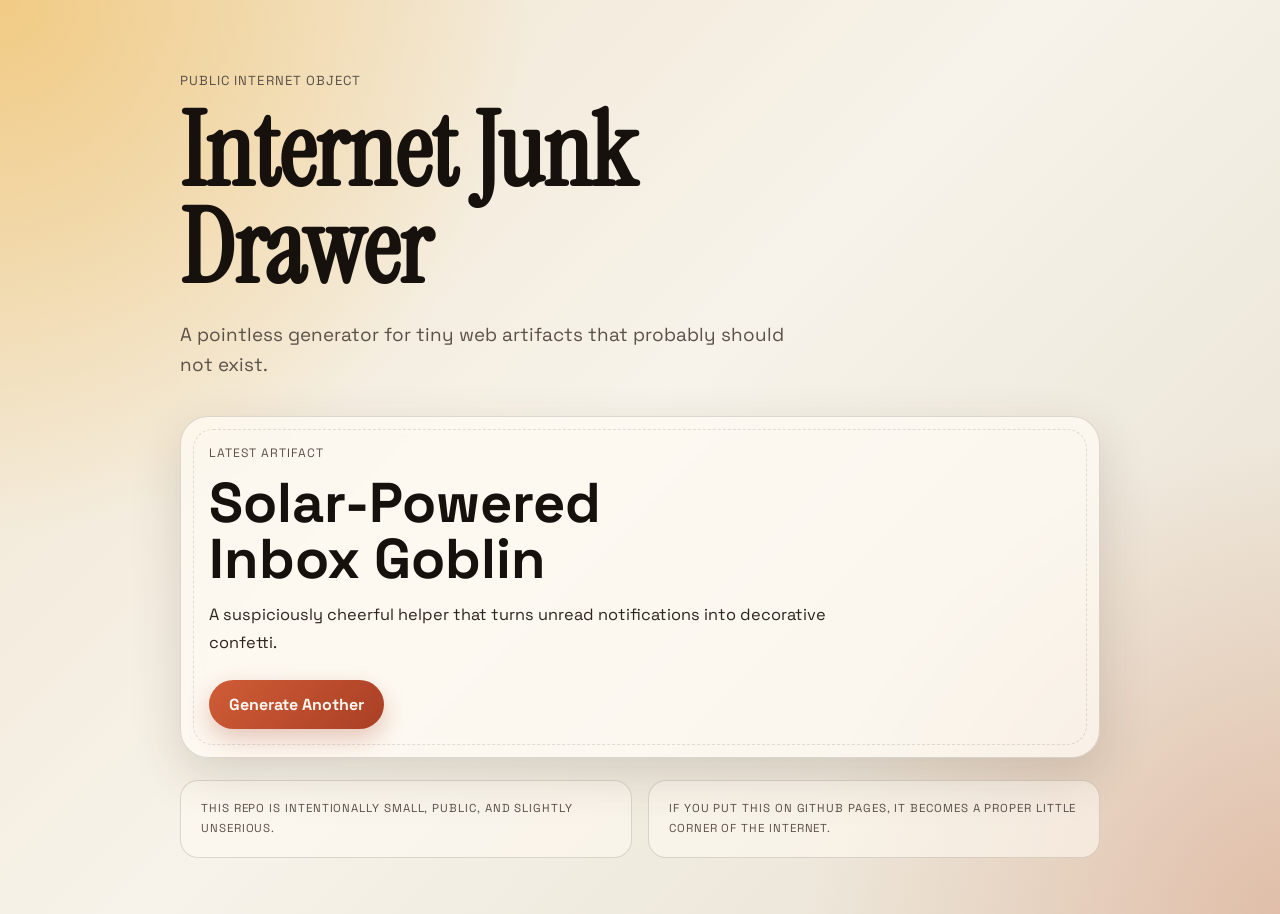
==== index.html @ 12bc76c0 "Initial artifact" ====
<!DOCTYPE html>
<html lang="en">
<head>
  <meta charset="UTF-8">
  <meta name="viewport" content="width=device-width, initial-scale=1.0">
  <title>Internet Junk Drawer</title>
  <link rel="preconnect" href="https://fonts.googleapis.com">
  <link rel="preconnect" href="https://fonts.gstatic.com" crossorigin>
  <link href="https://fonts.googleapis.com/css2?family=Space+Grotesk:wght@400;500;700&family=Instrument+Serif:ital@0;1&display=swap" rel="stylesheet">
  <link rel="stylesheet" href="./styles.css">
</head>
<body>
  <main class="shell">
    <p class="eyebrow">Public internet object</p>
    <h1>Internet Junk Drawer</h1>
    <p class="lede">
      A pointless generator for tiny web artifacts that probably should not exist.
    </p>

    <section class="card" aria-live="polite">
      <p class="label">Latest artifact</p>
      <h2 id="artifact-name">Solar-Powered Inbox Goblin</h2>
      <p id="artifact-description" class="artifact-copy">
        A suspiciously cheerful helper that turns unread notifications into decorative confetti.
      </p>
      <button id="generate-button" type="button">Generate Another</button>
    </section>

    <section class="notes">
      <p>This repo is intentionally small, public, and slightly unserious.</p>
      <p>If you put this on GitHub Pages, it becomes a proper little corner of the internet.</p>
    </section>
  </main>

  <script src="./script.js"></script>
</body>
</html>
---- styles.css ----
:root {
  --paper: #f4efe4;
  --ink: #16110d;
  --muted: #5b5149;
  --card: rgba(255, 251, 244, 0.72);
  --line: rgba(22, 17, 13, 0.14);
  --accent: #cf5c36;
  --accent-soft: #f2c572;
  --shadow: 0 18px 50px rgba(55, 35, 18, 0.16);
}

* {
  box-sizing: border-box;
}

body {
  margin: 0;
  min-height: 100vh;
  color: var(--ink);
  background:
    radial-gradient(circle at top left, rgba(242, 197, 114, 0.8), transparent 34%),
    radial-gradient(circle at bottom right, rgba(207, 92, 54, 0.25), transparent 30%),
    linear-gradient(135deg, #efe3cd 0%, #f7f3ea 48%, #e6dfcf 100%);
  font-family: "Space Grotesk", sans-serif;
}

.shell {
  width: min(920px, calc(100% - 32px));
  margin: 0 auto;
  padding: 72px 0 56px;
}

.eyebrow,
.label,
.notes p {
  letter-spacing: 0.08em;
  text-transform: uppercase;
}

.eyebrow {
  margin: 0 0 14px;
  color: var(--muted);
  font-size: 0.82rem;
}

h1 {
  margin: 0;
  max-width: 10ch;
  font-family: "Instrument Serif", serif;
  font-size: clamp(3.2rem, 8vw, 6.4rem);
  line-height: 0.95;
}

.lede {
  max-width: 38rem;
  margin: 22px 0 36px;
  color: var(--muted);
  font-size: clamp(1rem, 2vw, 1.18rem);
  line-height: 1.6;
}

.card {
  position: relative;
  padding: 28px;
  border: 1px solid var(--line);
  border-radius: 28px;
  background: var(--card);
  box-shadow: var(--shadow);
  backdrop-filter: blur(10px);
}

.card::before {
  content: "";
  position: absolute;
  inset: 12px;
  border: 1px dashed rgba(22, 17, 13, 0.12);
  border-radius: 20px;
  pointer-events: none;
}

.label {
  position: relative;
  margin: 0 0 14px;
  color: var(--muted);
  font-size: 0.76rem;
}

h2 {
  position: relative;
  margin: 0 0 14px;
  max-width: 14ch;
  font-size: clamp(2rem, 5vw, 3.5rem);
  line-height: 1;
}

.artifact-copy {
  position: relative;
  max-width: 42rem;
  margin: 0 0 24px;
  color: #2d241d;
  font-size: 1.02rem;
  line-height: 1.7;
}

button {
  position: relative;
  border: 0;
  border-radius: 999px;
  padding: 14px 20px;
  background: linear-gradient(135deg, var(--accent) 0%, #aa3f25 100%);
  color: #fff7f0;
  font: inherit;
  font-weight: 700;
  cursor: pointer;
  transition: transform 180ms ease, box-shadow 180ms ease, filter 180ms ease;
  box-shadow: 0 10px 24px rgba(170, 63, 37, 0.28);
}

button:hover {
  transform: translateY(-2px);
  filter: saturate(1.08);
}

button:active {
  transform: translateY(0);
}

.notes {
  display: grid;
  grid-template-columns: repeat(2, minmax(0, 1fr));
  gap: 16px;
  margin-top: 22px;
}

.notes p {
  margin: 0;
  padding: 18px 20px;
  border: 1px solid var(--line);
  border-radius: 18px;
  background: rgba(255, 250, 242, 0.58);
  color: var(--muted);
  font-size: 0.72rem;
  line-height: 1.7;
}

@media (max-width: 720px) {
  .shell {
    padding-top: 42px;
  }

  .card {
    padding: 22px;
    border-radius: 24px;
  }

  .notes {
    grid-template-columns: 1fr;
  }
}
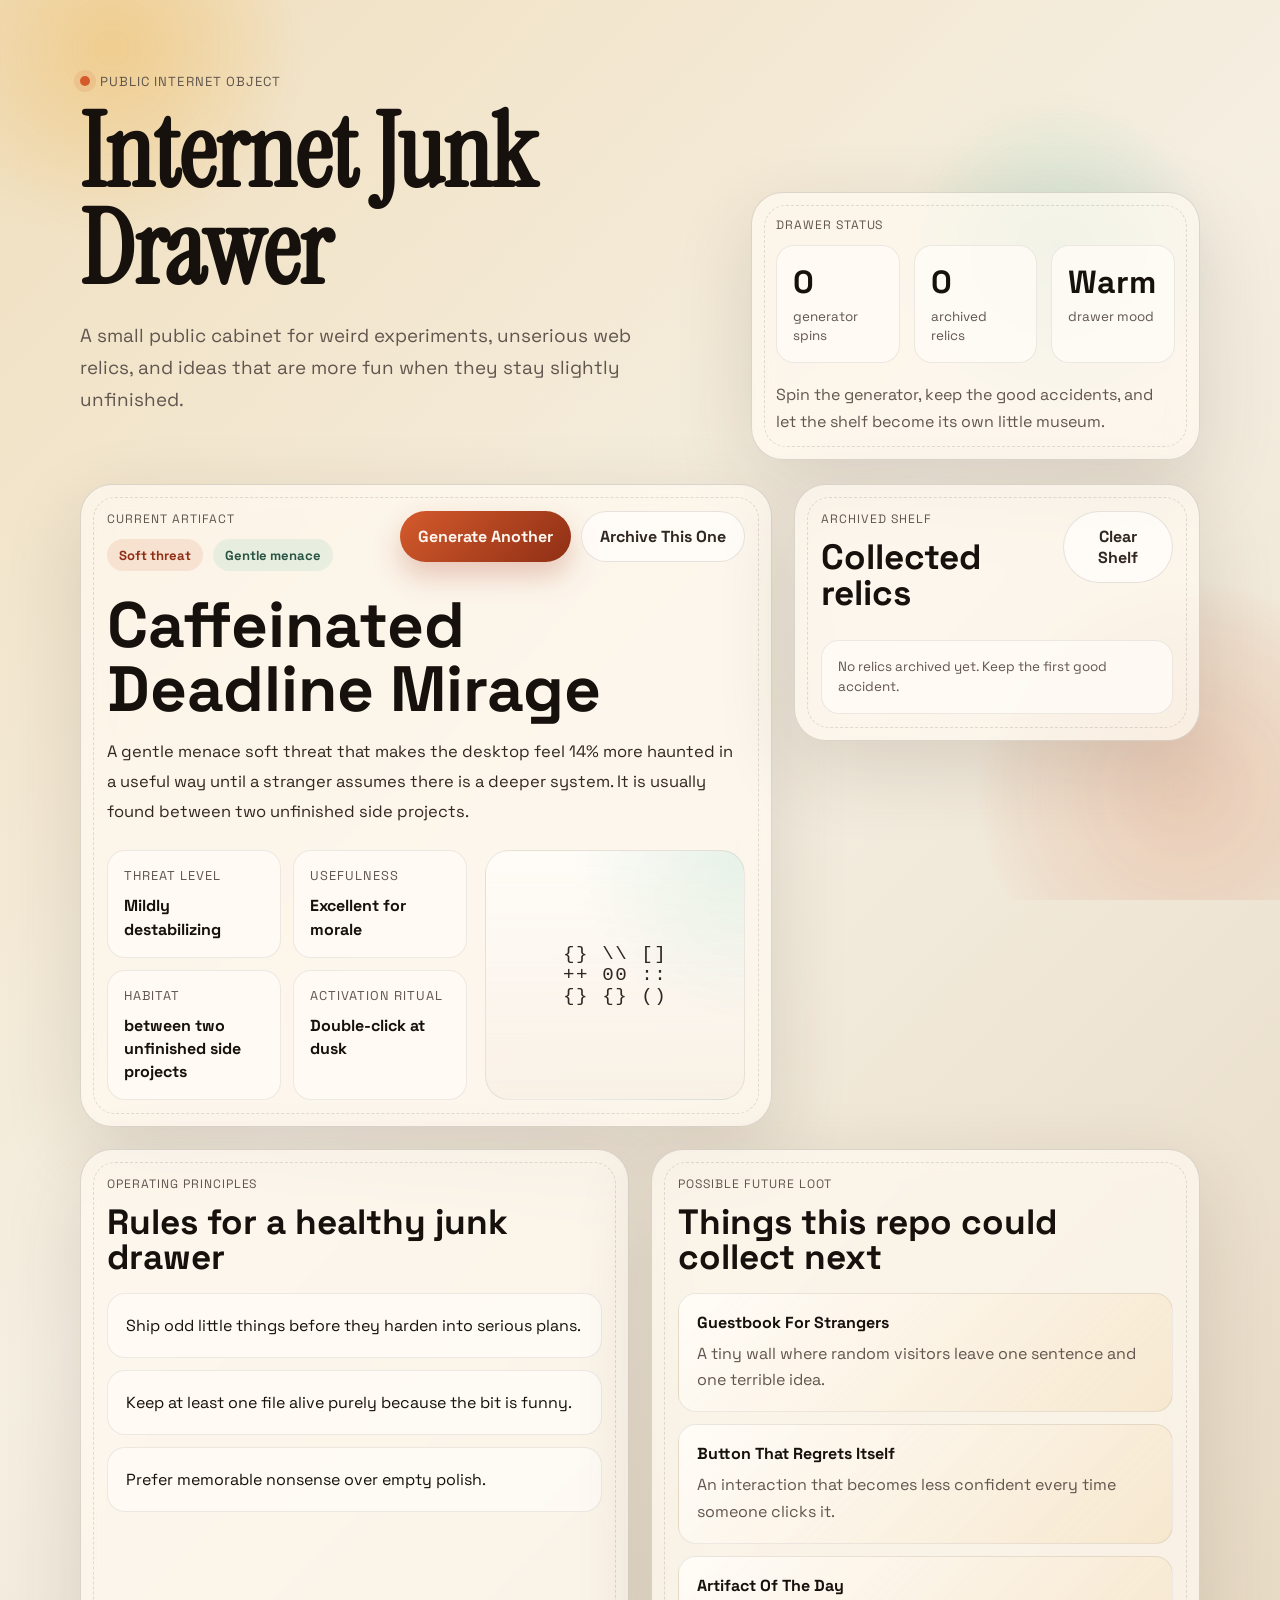
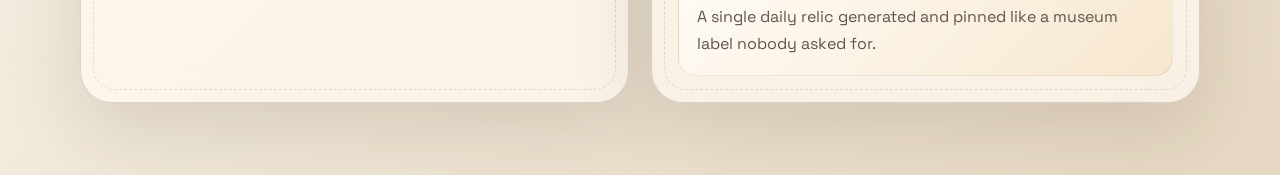
==== commit 67eec555: "Enrich the junk drawer experience" ====
--- a/index.html
+++ b/index.html
@@ -4,31 +4,148 @@
   <meta charset="UTF-8">
   <meta name="viewport" content="width=device-width, initial-scale=1.0">
   <title>Internet Junk Drawer</title>
+  <meta
+    name="description"
+    content="A tiny public corner of the internet for weird experiments, odd little ideas, and unnecessary web artifacts."
+  >
   <link rel="preconnect" href="https://fonts.googleapis.com">
   <link rel="preconnect" href="https://fonts.gstatic.com" crossorigin>
   <link href="https://fonts.googleapis.com/css2?family=Space+Grotesk:wght@400;500;700&family=Instrument+Serif:ital@0;1&display=swap" rel="stylesheet">
+  <link rel="icon" type="image/svg+xml" href="./favicon.svg">
   <link rel="stylesheet" href="./styles.css">
 </head>
 <body>
+  <div class="backdrop" aria-hidden="true">
+    <div class="blob blob-a"></div>
+    <div class="blob blob-b"></div>
+    <div class="blob blob-c"></div>
+    <div class="grid-glow"></div>
+  </div>
+
   <main class="shell">
-    <p class="eyebrow">Public internet object</p>
-    <h1>Internet Junk Drawer</h1>
-    <p class="lede">
-      A pointless generator for tiny web artifacts that probably should not exist.
-    </p>
+    <header class="hero">
+      <div class="hero-copy">
+        <p class="eyebrow">Public internet object</p>
+        <h1>Internet Junk Drawer</h1>
+        <p class="lede">
+          A small public cabinet for weird experiments, unserious web relics, and ideas that are more fun when they stay slightly unfinished.
+        </p>
+      </div>
 
-    <section class="card" aria-live="polite">
-      <p class="label">Latest artifact</p>
-      <h2 id="artifact-name">Solar-Powered Inbox Goblin</h2>
-      <p id="artifact-description" class="artifact-copy">
-        A suspiciously cheerful helper that turns unread notifications into decorative confetti.
-      </p>
-      <button id="generate-button" type="button">Generate Another</button>
+      <section class="panel hero-panel">
+        <p class="label">Drawer status</p>
+        <div class="stat-grid">
+          <article class="stat">
+            <span class="stat-value" id="spin-count">0</span>
+            <span class="stat-label">generator spins</span>
+          </article>
+          <article class="stat">
+            <span class="stat-value" id="archive-count">0</span>
+            <span class="stat-label">archived relics</span>
+          </article>
+          <article class="stat">
+            <span class="stat-value" id="drawer-mood">Warm</span>
+            <span class="stat-label">drawer mood</span>
+          </article>
+        </div>
+        <p class="panel-copy">
+          Spin the generator, keep the good accidents, and let the shelf become its own little museum.
+        </p>
+      </section>
+    </header>
+
+    <section class="workspace">
+      <section class="panel stage" aria-live="polite">
+        <div class="stage-head">
+          <div>
+            <p class="label">Current artifact</p>
+            <div class="tag-row">
+              <span class="tag" id="artifact-category">Domestic myth</span>
+              <span class="tag tag-soft" id="artifact-vibe">Warm absurdity</span>
+            </div>
+          </div>
+
+          <div class="stage-actions">
+            <button id="generate-button" type="button">Generate Another</button>
+            <button id="archive-button" class="button-secondary" type="button">Archive This One</button>
+          </div>
+        </div>
+
+        <h2 id="artifact-name">Solar-Powered Inbox Goblin</h2>
+        <p id="artifact-description" class="artifact-copy">
+          A suspiciously cheerful helper that turns unread notifications into decorative confetti.
+        </p>
+
+        <div class="artifact-grid">
+          <div class="artifact-meta">
+            <article class="meta-item">
+              <span class="meta-key">Threat Level</span>
+              <span class="meta-value" id="artifact-threat">Decorative menace</span>
+            </article>
+            <article class="meta-item">
+              <span class="meta-key">Usefulness</span>
+              <span class="meta-value" id="artifact-usefulness">Strangely practical</span>
+            </article>
+            <article class="meta-item">
+              <span class="meta-key">Habitat</span>
+              <span class="meta-value" id="artifact-habitat">Near forgotten tabs</span>
+            </article>
+            <article class="meta-item">
+              <span class="meta-key">Activation Ritual</span>
+              <span class="meta-value" id="artifact-ritual">Double-click at dusk</span>
+            </article>
+          </div>
+
+          <pre class="sigil" id="artifact-sigil" aria-label="Artifact sigil">[] []
+//\\\\
+00 00</pre>
+        </div>
+      </section>
+
+      <aside class="panel shelf">
+        <div class="shelf-head">
+          <div>
+            <p class="label">Archived shelf</p>
+            <h3>Collected relics</h3>
+          </div>
+          <button id="clear-button" class="button-ghost" type="button">Clear Shelf</button>
+        </div>
+
+        <ul id="artifact-history" class="history-list">
+          <li class="history-empty">No relics archived yet. Keep the first good accident.</li>
+        </ul>
+      </aside>
     </section>
 
-    <section class="notes">
-      <p>This repo is intentionally small, public, and slightly unserious.</p>
-      <p>If you put this on GitHub Pages, it becomes a proper little corner of the internet.</p>
+    <section class="lower-grid">
+      <section class="panel manifesto">
+        <p class="label">Operating principles</p>
+        <h3>Rules for a healthy junk drawer</h3>
+        <ul class="principles">
+          <li>Ship odd little things before they harden into serious plans.</li>
+          <li>Keep at least one file alive purely because the bit is funny.</li>
+          <li>Prefer memorable nonsense over empty polish.</li>
+        </ul>
+      </section>
+
+      <section class="panel ideas">
+        <p class="label">Possible future loot</p>
+        <h3>Things this repo could collect next</h3>
+        <div class="idea-list">
+          <article class="idea-card">
+            <span class="idea-title">Guestbook For Strangers</span>
+            <p>A tiny wall where random visitors leave one sentence and one terrible idea.</p>
+          </article>
+          <article class="idea-card">
+            <span class="idea-title">Button That Regrets Itself</span>
+            <p>An interaction that becomes less confident every time someone clicks it.</p>
+          </article>
+          <article class="idea-card">
+            <span class="idea-title">Artifact Of The Day</span>
+            <p>A single daily relic generated and pinned like a museum label nobody asked for.</p>
+          </article>
+        </div>
+      </section>
     </section>
   </main>
 
--- a/styles.css
+++ b/styles.css
@@ -1,16 +1,27 @@
 :root {
-  --paper: #f4efe4;
+  --paper: #f6f0e5;
   --ink: #16110d;
-  --muted: #5b5149;
-  --card: rgba(255, 251, 244, 0.72);
+  --muted: #61564e;
+  --muted-strong: #302721;
+  --panel: rgba(255, 249, 241, 0.7);
+  --panel-strong: rgba(255, 251, 246, 0.78);
   --line: rgba(22, 17, 13, 0.14);
-  --accent: #cf5c36;
-  --accent-soft: #f2c572;
-  --shadow: 0 18px 50px rgba(55, 35, 18, 0.16);
+  --accent: #d45a2c;
+  --accent-deep: #8f2f15;
+  --accent-soft: #efc67d;
+  --mint: #a6d7bf;
+  --shadow: 0 26px 80px rgba(57, 37, 18, 0.14);
+  --radius-xl: 32px;
+  --radius-lg: 24px;
+  --radius-md: 18px;
 }
 
 * {
   box-sizing: border-box;
+}
+
+html {
+  scroll-behavior: smooth;
 }
 
 body {
@@ -18,36 +29,115 @@
   min-height: 100vh;
   color: var(--ink);
   background:
-    radial-gradient(circle at top left, rgba(242, 197, 114, 0.8), transparent 34%),
-    radial-gradient(circle at bottom right, rgba(207, 92, 54, 0.25), transparent 30%),
-    linear-gradient(135deg, #efe3cd 0%, #f7f3ea 48%, #e6dfcf 100%);
+    linear-gradient(135deg, #f0dfbe 0%, #f5efe2 46%, #e6d8c2 100%);
   font-family: "Space Grotesk", sans-serif;
+  overflow-x: hidden;
+}
+
+body::selection {
+  background: rgba(212, 90, 44, 0.18);
+}
+
+.backdrop {
+  position: fixed;
+  inset: 0;
+  pointer-events: none;
+  overflow: hidden;
+}
+
+.blob {
+  position: absolute;
+  border-radius: 999px;
+  filter: blur(12px);
+  opacity: 0.8;
+  animation: drift 18s ease-in-out infinite;
+}
+
+.blob-a {
+  top: -8rem;
+  left: -4rem;
+  width: 22rem;
+  height: 22rem;
+  background: radial-gradient(circle, rgba(239, 198, 125, 0.95), rgba(239, 198, 125, 0.08) 70%);
+}
+
+.blob-b {
+  right: 6%;
+  top: 12%;
+  width: 18rem;
+  height: 18rem;
+  background: radial-gradient(circle, rgba(166, 215, 191, 0.6), rgba(166, 215, 191, 0.06) 72%);
+  animation-delay: -6s;
+}
+
+.blob-c {
+  right: -6rem;
+  bottom: -5rem;
+  width: 24rem;
+  height: 24rem;
+  background: radial-gradient(circle, rgba(212, 90, 44, 0.24), rgba(212, 90, 44, 0.05) 72%);
+  animation-delay: -12s;
+}
+
+.grid-glow {
+  position: absolute;
+  inset: 0;
+  opacity: 0.4;
+  background-image:
+    linear-gradient(rgba(255, 255, 255, 0.2) 1px, transparent 1px),
+    linear-gradient(90deg, rgba(255, 255, 255, 0.2) 1px, transparent 1px);
+  background-size: 36px 36px;
+  mask-image: radial-gradient(circle at center, black, transparent 72%);
 }
 
 .shell {
-  width: min(920px, calc(100% - 32px));
+  position: relative;
+  width: min(1120px, calc(100% - 32px));
   margin: 0 auto;
-  padding: 72px 0 56px;
+  padding: 52px 0 72px;
 }
 
 .eyebrow,
-.label,
-.notes p {
+.label {
   letter-spacing: 0.08em;
   text-transform: uppercase;
 }
 
 .eyebrow {
+  display: inline-flex;
+  align-items: center;
+  gap: 10px;
   margin: 0 0 14px;
   color: var(--muted);
   font-size: 0.82rem;
+}
+
+.eyebrow::before {
+  content: "";
+  width: 10px;
+  height: 10px;
+  border-radius: 999px;
+  background: var(--accent);
+  box-shadow: 0 0 0 6px rgba(212, 90, 44, 0.12);
+}
+
+.hero {
+  display: grid;
+  grid-template-columns: minmax(0, 1.3fr) minmax(320px, 0.9fr);
+  gap: 22px;
+  align-items: end;
+  margin-bottom: 24px;
+}
+
+.hero-copy {
+  padding: 18px 0 8px;
 }
 
 h1 {
   margin: 0;
   max-width: 10ch;
   font-family: "Instrument Serif", serif;
-  font-size: clamp(3.2rem, 8vw, 6.4rem);
+  font-size: clamp(3.4rem, 8vw, 7rem);
   line-height: 0.95;
 }
 
@@ -56,104 +146,395 @@
   margin: 22px 0 36px;
   color: var(--muted);
   font-size: clamp(1rem, 2vw, 1.18rem);
-  line-height: 1.6;
-}
-
-.card {
-  position: relative;
-  padding: 28px;
+  line-height: 1.7;
+}
+
+.panel {
+  position: relative;
   border: 1px solid var(--line);
-  border-radius: 28px;
-  background: var(--card);
+  border-radius: var(--radius-xl);
+  background: var(--panel);
   box-shadow: var(--shadow);
-  backdrop-filter: blur(10px);
-}
-
-.card::before {
+  backdrop-filter: blur(14px);
+}
+
+.panel::before {
   content: "";
   position: absolute;
   inset: 12px;
   border: 1px dashed rgba(22, 17, 13, 0.12);
-  border-radius: 20px;
+  border-radius: calc(var(--radius-xl) - 10px);
   pointer-events: none;
 }
 
+.hero-panel {
+  padding: 24px;
+}
+
 .label {
   position: relative;
-  margin: 0 0 14px;
+  margin: 0 0 12px;
   color: var(--muted);
   font-size: 0.76rem;
 }
 
-h2 {
-  position: relative;
-  margin: 0 0 14px;
-  max-width: 14ch;
-  font-size: clamp(2rem, 5vw, 3.5rem);
-  line-height: 1;
-}
-
-.artifact-copy {
-  position: relative;
-  max-width: 42rem;
-  margin: 0 0 24px;
-  color: #2d241d;
-  font-size: 1.02rem;
+.panel-copy {
+  position: relative;
+  margin: 18px 0 0;
+  max-width: 28rem;
+  color: var(--muted);
   line-height: 1.7;
+}
+
+.stat-grid {
+  position: relative;
+  display: grid;
+  grid-template-columns: repeat(3, minmax(0, 1fr));
+  gap: 14px;
+}
+
+.stat {
+  padding: 16px;
+  border-radius: var(--radius-md);
+  background: var(--panel-strong);
+  border: 1px solid rgba(22, 17, 13, 0.08);
+}
+
+.stat-value,
+.stat-label {
+  display: block;
+}
+
+.stat-value {
+  font-size: clamp(1.4rem, 3vw, 2rem);
+  font-weight: 700;
+}
+
+.stat-label {
+  margin-top: 6px;
+  color: var(--muted);
+  font-size: 0.84rem;
+  line-height: 1.4;
+}
+
+.workspace {
+  display: grid;
+  grid-template-columns: minmax(0, 1.45fr) minmax(320px, 0.85fr);
+  gap: 22px;
+  align-items: start;
+}
+
+.stage,
+.shelf,
+.manifesto,
+.ideas {
+  padding: 26px;
+}
+
+.stage-head,
+.shelf-head {
+  position: relative;
+  display: flex;
+  justify-content: space-between;
+  gap: 16px;
+  align-items: flex-start;
+}
+
+.tag-row {
+  display: flex;
+  flex-wrap: wrap;
+  gap: 10px;
+}
+
+.tag {
+  display: inline-flex;
+  align-items: center;
+  min-height: 32px;
+  padding: 6px 12px;
+  border-radius: 999px;
+  background: rgba(212, 90, 44, 0.12);
+  color: var(--accent-deep);
+  font-size: 0.82rem;
+  font-weight: 700;
+}
+
+.tag-soft {
+  background: rgba(166, 215, 191, 0.24);
+  color: #295443;
+}
+
+.stage-actions {
+  position: relative;
+  display: flex;
+  flex-wrap: wrap;
+  justify-content: flex-end;
+  gap: 10px;
 }
 
 button {
   position: relative;
   border: 0;
   border-radius: 999px;
-  padding: 14px 20px;
-  background: linear-gradient(135deg, var(--accent) 0%, #aa3f25 100%);
-  color: #fff7f0;
+  padding: 14px 18px;
   font: inherit;
   font-weight: 700;
   cursor: pointer;
-  transition: transform 180ms ease, box-shadow 180ms ease, filter 180ms ease;
-  box-shadow: 0 10px 24px rgba(170, 63, 37, 0.28);
+  transition: transform 180ms ease, box-shadow 180ms ease, background-color 180ms ease, border-color 180ms ease;
 }
 
 button:hover {
   transform: translateY(-2px);
-  filter: saturate(1.08);
 }
 
 button:active {
   transform: translateY(0);
 }
 
-.notes {
+#generate-button {
+  background: linear-gradient(135deg, var(--accent) 0%, var(--accent-deep) 100%);
+  color: #fff7f0;
+  box-shadow: 0 14px 28px rgba(170, 63, 37, 0.26);
+}
+
+.button-secondary,
+.button-ghost {
+  color: var(--muted-strong);
+  background: rgba(255, 252, 248, 0.82);
+  border: 1px solid rgba(22, 17, 13, 0.1);
+}
+
+h2,
+h3 {
+  position: relative;
+  margin: 0;
+  line-height: 1;
+}
+
+h2 {
+  margin-top: 22px;
+  max-width: 14ch;
+  font-size: clamp(2.2rem, 5vw, 4.1rem);
+}
+
+h3 {
+  font-size: clamp(1.5rem, 4vw, 2.2rem);
+}
+
+.artifact-copy {
+  position: relative;
+  max-width: 42rem;
+  margin: 16px 0 0;
+  color: var(--muted-strong);
+  font-size: 1.03rem;
+  line-height: 1.8;
+}
+
+.artifact-grid {
+  position: relative;
+  display: grid;
+  grid-template-columns: minmax(0, 1fr) minmax(220px, 260px);
+  gap: 18px;
+  margin-top: 24px;
+}
+
+.artifact-meta {
   display: grid;
   grid-template-columns: repeat(2, minmax(0, 1fr));
-  gap: 16px;
+  gap: 12px;
+}
+
+.meta-item {
+  padding: 16px;
+  border-radius: var(--radius-md);
+  background: var(--panel-strong);
+  border: 1px solid rgba(22, 17, 13, 0.08);
+}
+
+.meta-key,
+.meta-value {
+  display: block;
+}
+
+.meta-key {
+  color: var(--muted);
+  font-size: 0.8rem;
+  text-transform: uppercase;
+  letter-spacing: 0.08em;
+}
+
+.meta-value {
+  margin-top: 10px;
+  font-weight: 700;
+  line-height: 1.45;
+}
+
+.sigil {
+  display: grid;
+  place-items: center;
+  min-height: 100%;
+  margin: 0;
+  padding: 18px;
+  border-radius: var(--radius-lg);
+  border: 1px solid rgba(22, 17, 13, 0.08);
+  background:
+    radial-gradient(circle at top right, rgba(166, 215, 191, 0.28), transparent 48%),
+    linear-gradient(180deg, rgba(255, 252, 248, 0.92), rgba(247, 239, 228, 0.7));
+  color: var(--muted-strong);
+  font-size: clamp(1rem, 2vw, 1.2rem);
+  line-height: 1.1;
+  letter-spacing: 0.08em;
+  white-space: pre;
+}
+
+.history-list {
+  position: relative;
+  display: grid;
+  gap: 12px;
+  margin: 20px 0 0;
+  padding: 0;
+  list-style: none;
+}
+
+.history-item,
+.history-empty {
+  padding: 16px;
+  border-radius: var(--radius-md);
+  background: var(--panel-strong);
+  border: 1px solid rgba(22, 17, 13, 0.08);
+}
+
+.history-item strong,
+.history-item span,
+.history-item time {
+  display: block;
+}
+
+.history-item strong {
+  font-size: 1rem;
+}
+
+.history-item span {
+  margin-top: 8px;
+  color: var(--muted);
+  line-height: 1.6;
+}
+
+.history-item time,
+.history-empty {
+  margin-top: 10px;
+  color: var(--muted);
+  font-size: 0.84rem;
+  line-height: 1.5;
+}
+
+.lower-grid {
+  display: grid;
+  grid-template-columns: repeat(2, minmax(0, 1fr));
+  gap: 22px;
   margin-top: 22px;
 }
 
-.notes p {
-  margin: 0;
-  padding: 18px 20px;
-  border: 1px solid var(--line);
-  border-radius: 18px;
-  background: rgba(255, 250, 242, 0.58);
-  color: var(--muted);
-  font-size: 0.72rem;
+.principles {
+  position: relative;
+  display: grid;
+  gap: 12px;
+  margin: 18px 0 0;
+  padding: 0;
+  list-style: none;
+}
+
+.principles li {
+  padding: 18px;
+  border-radius: var(--radius-md);
+  background: var(--panel-strong);
+  border: 1px solid rgba(22, 17, 13, 0.08);
   line-height: 1.7;
+}
+
+.idea-list {
+  position: relative;
+  display: grid;
+  gap: 12px;
+  margin-top: 18px;
+}
+
+.idea-card {
+  padding: 18px;
+  border-radius: var(--radius-md);
+  background:
+    linear-gradient(135deg, rgba(255, 252, 248, 0.94), rgba(239, 198, 125, 0.22));
+  border: 1px solid rgba(22, 17, 13, 0.08);
+}
+
+.idea-card p {
+  margin: 8px 0 0;
+  color: var(--muted);
+  line-height: 1.65;
+}
+
+.idea-title {
+  display: inline-block;
+  font-weight: 700;
+}
+
+@keyframes drift {
+  0%,
+  100% {
+    transform: translate3d(0, 0, 0) scale(1);
+  }
+
+  50% {
+    transform: translate3d(0, 18px, 0) scale(1.04);
+  }
+}
+
+@media (max-width: 980px) {
+  .hero,
+  .workspace,
+  .lower-grid {
+    grid-template-columns: 1fr;
+  }
+
+  .hero-copy {
+    padding-bottom: 0;
+  }
+
+  .artifact-grid {
+    grid-template-columns: 1fr;
+  }
 }
 
 @media (max-width: 720px) {
   .shell {
-    padding-top: 42px;
-  }
-
-  .card {
-    padding: 22px;
-    border-radius: 24px;
-  }
-
-  .notes {
+    width: min(100% - 20px, 1120px);
+    padding-top: 28px;
+  }
+
+  .hero-panel,
+  .stage,
+  .shelf,
+  .manifesto,
+  .ideas {
+    padding: 20px;
+  }
+
+  .stage-head,
+  .shelf-head {
+    flex-direction: column;
+  }
+
+  .stage-actions {
+    width: 100%;
+    justify-content: stretch;
+  }
+
+  .stage-actions button,
+  .shelf-head button {
+    width: 100%;
+  }
+
+  .stat-grid,
+  .artifact-meta {
     grid-template-columns: 1fr;
   }
 }
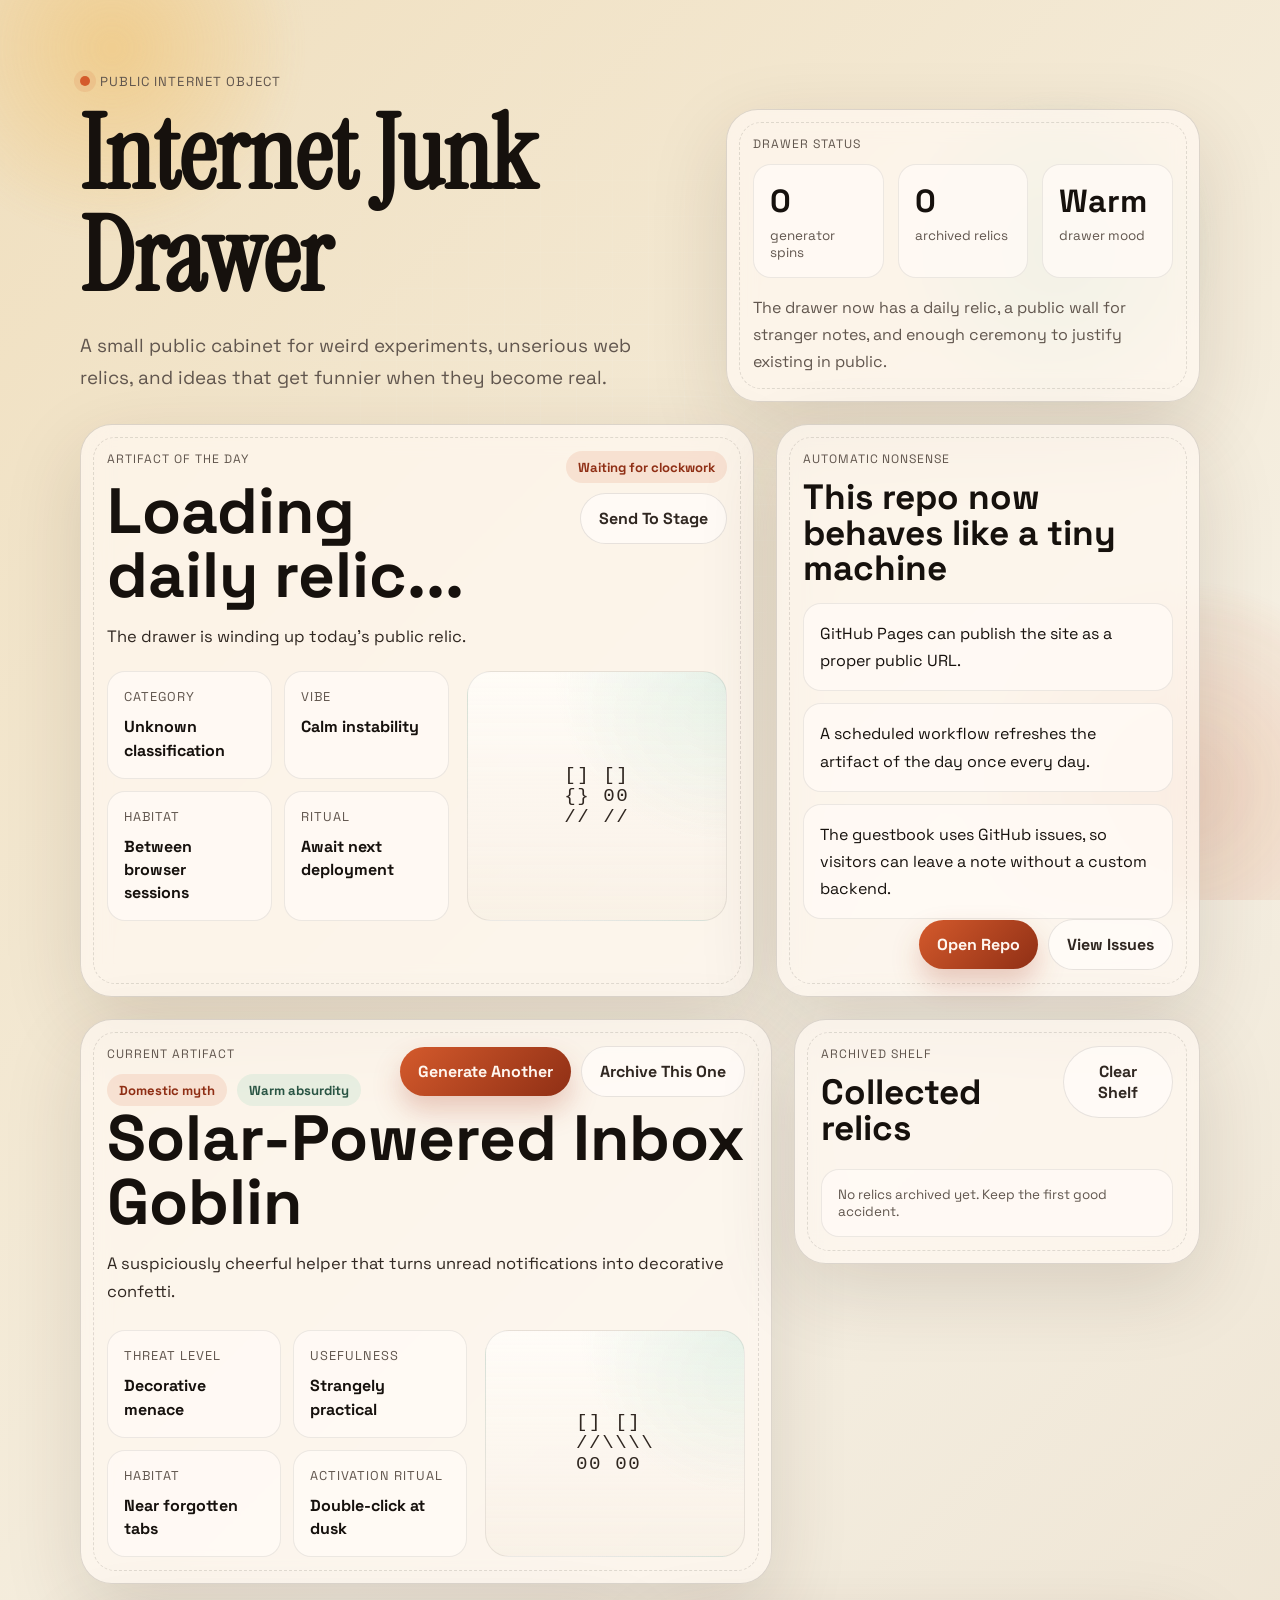
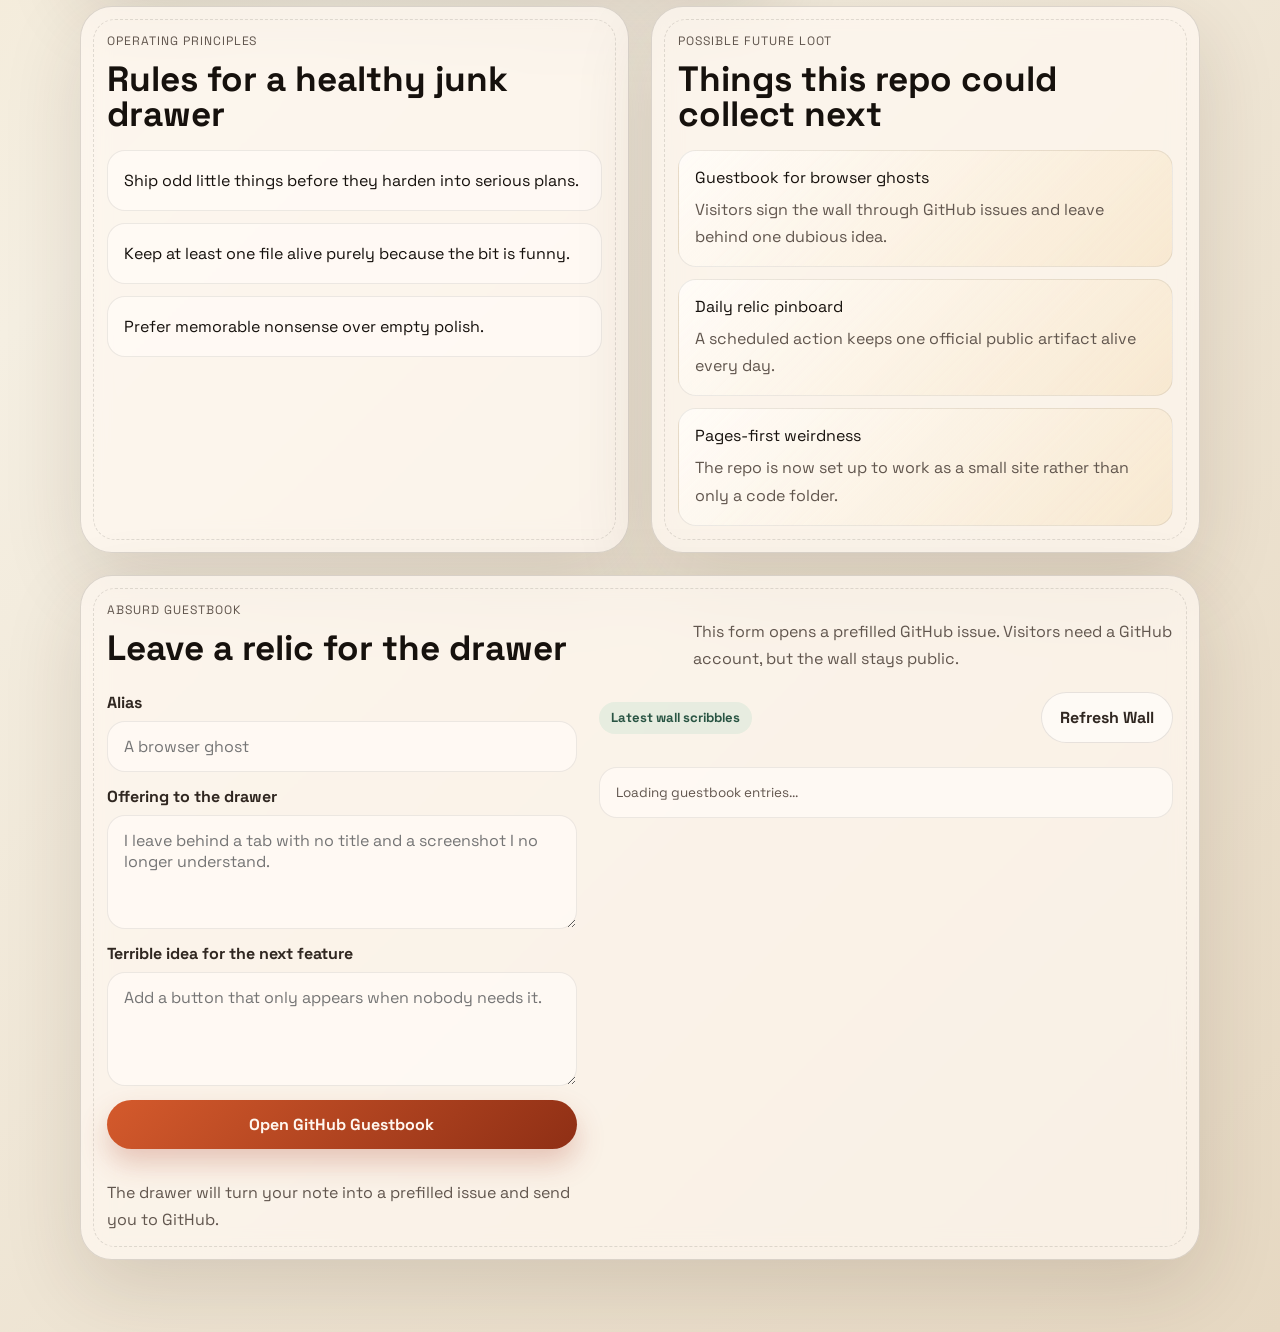
==== commit fdfe5c50: "Add pages, guestbook, and daily artifacts" ====
--- a/index.html
+++ b/index.html
@@ -14,7 +14,7 @@
   <link rel="icon" type="image/svg+xml" href="./favicon.svg">
   <link rel="stylesheet" href="./styles.css">
 </head>
-<body>
+<body data-github-owner="NagisaSano" data-github-repo="Internet-junk-drawer">
   <div class="backdrop" aria-hidden="true">
     <div class="blob blob-a"></div>
     <div class="blob blob-b"></div>
@@ -28,7 +28,7 @@
         <p class="eyebrow">Public internet object</p>
         <h1>Internet Junk Drawer</h1>
         <p class="lede">
-          A small public cabinet for weird experiments, unserious web relics, and ideas that are more fun when they stay slightly unfinished.
+          A small public cabinet for weird experiments, unserious web relics, and ideas that get funnier when they become real.
         </p>
       </div>
 
@@ -49,10 +49,68 @@
           </article>
         </div>
         <p class="panel-copy">
-          Spin the generator, keep the good accidents, and let the shelf become its own little museum.
+          The drawer now has a daily relic, a public wall for stranger notes, and enough ceremony to justify existing in public.
         </p>
       </section>
     </header>
+
+    <section class="spotlight-grid">
+      <section class="panel daily-panel">
+        <div class="section-head">
+          <div>
+            <p class="label">Artifact of the day</p>
+            <h2 id="daily-name">Loading daily relic...</h2>
+          </div>
+          <div class="daily-actions">
+            <span class="tag" id="daily-date">Waiting for clockwork</span>
+            <button id="use-daily-button" class="button-secondary" type="button">Send To Stage</button>
+          </div>
+        </div>
+
+        <p id="daily-description" class="artifact-copy">
+          The drawer is winding up today's public relic.
+        </p>
+
+        <div class="artifact-grid artifact-grid-daily">
+          <div class="artifact-meta">
+            <article class="meta-item">
+              <span class="meta-key">Category</span>
+              <span class="meta-value" id="daily-category">Unknown classification</span>
+            </article>
+            <article class="meta-item">
+              <span class="meta-key">Vibe</span>
+              <span class="meta-value" id="daily-vibe">Calm instability</span>
+            </article>
+            <article class="meta-item">
+              <span class="meta-key">Habitat</span>
+              <span class="meta-value" id="daily-habitat">Between browser sessions</span>
+            </article>
+            <article class="meta-item">
+              <span class="meta-key">Ritual</span>
+              <span class="meta-value" id="daily-ritual">Await next deployment</span>
+            </article>
+          </div>
+
+          <pre class="sigil" id="daily-sigil" aria-label="Daily artifact sigil">[] []
+{} 00
+// //</pre>
+        </div>
+      </section>
+
+      <section class="panel systems-panel">
+        <p class="label">Automatic nonsense</p>
+        <h3>This repo now behaves like a tiny machine</h3>
+        <ul class="principles">
+          <li>GitHub Pages can publish the site as a proper public URL.</li>
+          <li>A scheduled workflow refreshes the artifact of the day once every day.</li>
+          <li>The guestbook uses GitHub issues, so visitors can leave a note without a custom backend.</li>
+        </ul>
+        <div class="link-row">
+          <a class="button-link" href="https://github.com/NagisaSano/Internet-junk-drawer" target="_blank" rel="noreferrer">Open Repo</a>
+          <a class="button-link button-link-soft" href="https://github.com/NagisaSano/Internet-junk-drawer/issues" target="_blank" rel="noreferrer">View Issues</a>
+        </div>
+      </section>
+    </section>
 
     <section class="workspace">
       <section class="panel stage" aria-live="polite">
@@ -133,22 +191,70 @@
         <h3>Things this repo could collect next</h3>
         <div class="idea-list">
           <article class="idea-card">
-            <span class="idea-title">Guestbook For Strangers</span>
-            <p>A tiny wall where random visitors leave one sentence and one terrible idea.</p>
+            <span class="idea-title">Guestbook for browser ghosts</span>
+            <p>Visitors sign the wall through GitHub issues and leave behind one dubious idea.</p>
           </article>
           <article class="idea-card">
-            <span class="idea-title">Button That Regrets Itself</span>
-            <p>An interaction that becomes less confident every time someone clicks it.</p>
+            <span class="idea-title">Daily relic pinboard</span>
+            <p>A scheduled action keeps one official public artifact alive every day.</p>
           </article>
           <article class="idea-card">
-            <span class="idea-title">Artifact Of The Day</span>
-            <p>A single daily relic generated and pinned like a museum label nobody asked for.</p>
-          </article>
-        </div>
-      </section>
+            <span class="idea-title">Pages-first weirdness</span>
+            <p>The repo is now set up to work as a small site rather than only a code folder.</p>
+          </article>
+        </div>
+      </section>
+    </section>
+
+    <section class="panel guestbook-panel">
+      <div class="section-head guestbook-head">
+        <div>
+          <p class="label">Absurd guestbook</p>
+          <h3>Leave a relic for the drawer</h3>
+        </div>
+        <p class="guestbook-copy">
+          This form opens a prefilled GitHub issue. Visitors need a GitHub account, but the wall stays public.
+        </p>
+      </div>
+
+      <div class="guestbook-grid">
+        <form id="guestbook-form" class="guestbook-form">
+          <label class="field">
+            <span>Alias</span>
+            <input id="guest-name" name="guest-name" maxlength="40" placeholder="A browser ghost">
+          </label>
+
+          <label class="field">
+            <span>Offering to the drawer</span>
+            <textarea id="guest-offering" name="guest-offering" rows="4" placeholder="I leave behind a tab with no title and a screenshot I no longer understand."></textarea>
+          </label>
+
+          <label class="field">
+            <span>Terrible idea for the next feature</span>
+            <textarea id="guest-idea" name="guest-idea" rows="4" placeholder="Add a button that only appears when nobody needs it."></textarea>
+          </label>
+
+          <button id="guestbook-submit" type="submit">Open GitHub Guestbook</button>
+          <p id="guestbook-helper" class="helper-copy">
+            The drawer will turn your note into a prefilled issue and send you to GitHub.
+          </p>
+        </form>
+
+        <section class="guestbook-wall">
+          <div class="wall-head">
+            <span class="tag tag-soft">Latest wall scribbles</span>
+            <button id="guestbook-refresh" class="button-ghost" type="button">Refresh Wall</button>
+          </div>
+          <ul id="guestbook-entries" class="guestbook-list">
+            <li class="history-empty">Loading guestbook entries...</li>
+          </ul>
+        </section>
+      </div>
     </section>
   </main>
 
+  <script src="./data/artifact-of-the-day.js"></script>
+  <script src="./artifact-engine.js"></script>
   <script src="./script.js"></script>
 </body>
 </html>
--- a/styles.css
+++ b/styles.css
@@ -3,13 +3,14 @@
   --ink: #16110d;
   --muted: #61564e;
   --muted-strong: #302721;
-  --panel: rgba(255, 249, 241, 0.7);
-  --panel-strong: rgba(255, 251, 246, 0.78);
+  --panel: rgba(255, 249, 241, 0.72);
+  --panel-strong: rgba(255, 251, 246, 0.82);
   --line: rgba(22, 17, 13, 0.14);
   --accent: #d45a2c;
   --accent-deep: #8f2f15;
   --accent-soft: #efc67d;
   --mint: #a6d7bf;
+  --mint-deep: #295443;
   --shadow: 0 26px 80px rgba(57, 37, 18, 0.14);
   --radius-xl: 32px;
   --radius-lg: 24px;
@@ -28,14 +29,24 @@
   margin: 0;
   min-height: 100vh;
   color: var(--ink);
-  background:
-    linear-gradient(135deg, #f0dfbe 0%, #f5efe2 46%, #e6d8c2 100%);
+  background: linear-gradient(135deg, #f0dfbe 0%, #f5efe2 46%, #e6d8c2 100%);
   font-family: "Space Grotesk", sans-serif;
   overflow-x: hidden;
 }
 
 body::selection {
   background: rgba(212, 90, 44, 0.18);
+}
+
+a {
+  color: inherit;
+  text-decoration: none;
+}
+
+button,
+input,
+textarea {
+  font: inherit;
 }
 
 .backdrop {
@@ -97,8 +108,48 @@
   padding: 52px 0 72px;
 }
 
+.hero,
+.spotlight-grid,
+.workspace,
+.lower-grid,
+.guestbook-grid {
+  display: grid;
+  gap: 22px;
+}
+
+.hero {
+  grid-template-columns: minmax(0, 1.25fr) minmax(320px, 0.95fr);
+  align-items: end;
+}
+
+.spotlight-grid {
+  margin-top: 22px;
+  grid-template-columns: minmax(0, 1.35fr) minmax(300px, 0.85fr);
+}
+
+.workspace {
+  margin-top: 22px;
+  grid-template-columns: minmax(0, 1.45fr) minmax(320px, 0.85fr);
+  align-items: start;
+}
+
+.lower-grid {
+  margin-top: 22px;
+  grid-template-columns: repeat(2, minmax(0, 1fr));
+}
+
+.guestbook-grid {
+  grid-template-columns: minmax(320px, 0.9fr) minmax(0, 1.1fr);
+  margin-top: 20px;
+}
+
+.hero-copy {
+  padding: 18px 0 8px;
+}
+
 .eyebrow,
-.label {
+.label,
+.meta-key {
   letter-spacing: 0.08em;
   text-transform: uppercase;
 }
@@ -121,32 +172,43 @@
   box-shadow: 0 0 0 6px rgba(212, 90, 44, 0.12);
 }
 
-.hero {
-  display: grid;
-  grid-template-columns: minmax(0, 1.3fr) minmax(320px, 0.9fr);
-  gap: 22px;
-  align-items: end;
-  margin-bottom: 24px;
-}
-
-.hero-copy {
-  padding: 18px 0 8px;
+h1,
+h2,
+h3 {
+  position: relative;
+  margin: 0;
+  line-height: 1;
 }
 
 h1 {
-  margin: 0;
   max-width: 10ch;
   font-family: "Instrument Serif", serif;
   font-size: clamp(3.4rem, 8vw, 7rem);
-  line-height: 0.95;
+}
+
+h2 {
+  font-size: clamp(2.2rem, 5vw, 4.1rem);
+}
+
+h3 {
+  font-size: clamp(1.5rem, 4vw, 2.2rem);
+}
+
+.lede,
+.panel-copy,
+.artifact-copy,
+.guestbook-copy,
+.helper-copy,
+.idea-card p,
+.history-item span {
+  line-height: 1.7;
 }
 
 .lede {
   max-width: 38rem;
-  margin: 22px 0 36px;
+  margin: 22px 0 0;
   color: var(--muted);
   font-size: clamp(1rem, 2vw, 1.18rem);
-  line-height: 1.7;
 }
 
 .panel {
@@ -167,8 +229,15 @@
   pointer-events: none;
 }
 
-.hero-panel {
-  padding: 24px;
+.hero-panel,
+.daily-panel,
+.systems-panel,
+.stage,
+.shelf,
+.manifesto,
+.ideas,
+.guestbook-panel {
+  padding: 26px;
 }
 
 .label {
@@ -178,12 +247,16 @@
   font-size: 0.76rem;
 }
 
-.panel-copy {
-  position: relative;
-  margin: 18px 0 0;
-  max-width: 28rem;
+.panel-copy,
+.guestbook-copy,
+.helper-copy {
+  position: relative;
+  margin: 16px 0 0;
   color: var(--muted);
-  line-height: 1.7;
+}
+
+.guestbook-copy {
+  max-width: 30rem;
 }
 
 .stat-grid {
@@ -193,15 +266,41 @@
   gap: 14px;
 }
 
-.stat {
+.stat,
+.meta-item,
+.history-item,
+.history-empty,
+.principles li,
+.idea-card,
+.guestbook-entry,
+.field input,
+.field textarea {
+  border-radius: var(--radius-md);
+  border: 1px solid rgba(22, 17, 13, 0.08);
+  background: var(--panel-strong);
+}
+
+.stat,
+.meta-item,
+.history-item,
+.history-empty,
+.principles li,
+.idea-card,
+.guestbook-entry {
   padding: 16px;
-  border-radius: var(--radius-md);
-  background: var(--panel-strong);
-  border: 1px solid rgba(22, 17, 13, 0.08);
 }
 
 .stat-value,
-.stat-label {
+.stat-label,
+.meta-key,
+.meta-value,
+.history-item strong,
+.history-item span,
+.history-item time,
+.guestbook-entry strong,
+.guestbook-entry span,
+.guestbook-entry time,
+.idea-title {
   display: block;
 }
 
@@ -210,34 +309,35 @@
   font-weight: 700;
 }
 
-.stat-label {
+.stat-label,
+.history-item time,
+.history-empty,
+.guestbook-entry time {
   margin-top: 6px;
   color: var(--muted);
   font-size: 0.84rem;
-  line-height: 1.4;
-}
-
-.workspace {
-  display: grid;
-  grid-template-columns: minmax(0, 1.45fr) minmax(320px, 0.85fr);
-  gap: 22px;
-  align-items: start;
-}
-
-.stage,
-.shelf,
-.manifesto,
-.ideas {
-  padding: 26px;
-}
-
+}
+
+.section-head,
 .stage-head,
-.shelf-head {
+.shelf-head,
+.wall-head {
   position: relative;
   display: flex;
   justify-content: space-between;
   gap: 16px;
   align-items: flex-start;
+}
+
+.daily-actions,
+.stage-actions,
+.link-row {
+  position: relative;
+  display: flex;
+  flex-wrap: wrap;
+  gap: 10px;
+  align-items: center;
+  justify-content: flex-end;
 }
 
 .tag-row {
@@ -260,64 +360,53 @@
 
 .tag-soft {
   background: rgba(166, 215, 191, 0.24);
-  color: #295443;
-}
-
-.stage-actions {
-  position: relative;
-  display: flex;
-  flex-wrap: wrap;
-  justify-content: flex-end;
-  gap: 10px;
-}
-
-button {
-  position: relative;
+  color: var(--mint-deep);
+}
+
+button,
+.button-link {
+  position: relative;
+  display: inline-flex;
+  align-items: center;
+  justify-content: center;
+  min-height: 48px;
   border: 0;
   border-radius: 999px;
   padding: 14px 18px;
-  font: inherit;
   font-weight: 700;
   cursor: pointer;
   transition: transform 180ms ease, box-shadow 180ms ease, background-color 180ms ease, border-color 180ms ease;
 }
 
-button:hover {
+button:hover,
+.button-link:hover {
   transform: translateY(-2px);
 }
 
-button:active {
+button:active,
+.button-link:active {
   transform: translateY(0);
 }
 
-#generate-button {
+#generate-button,
+#guestbook-submit,
+.button-link {
   background: linear-gradient(135deg, var(--accent) 0%, var(--accent-deep) 100%);
   color: #fff7f0;
   box-shadow: 0 14px 28px rgba(170, 63, 37, 0.26);
 }
 
 .button-secondary,
-.button-ghost {
+.button-ghost,
+.button-link-soft {
   color: var(--muted-strong);
   background: rgba(255, 252, 248, 0.82);
   border: 1px solid rgba(22, 17, 13, 0.1);
-}
-
-h2,
-h3 {
-  position: relative;
-  margin: 0;
-  line-height: 1;
-}
-
-h2 {
-  margin-top: 22px;
-  max-width: 14ch;
-  font-size: clamp(2.2rem, 5vw, 4.1rem);
-}
-
-h3 {
-  font-size: clamp(1.5rem, 4vw, 2.2rem);
+  box-shadow: none;
+}
+
+.button-link-soft {
+  min-height: 48px;
 }
 
 .artifact-copy {
@@ -326,7 +415,6 @@
   margin: 16px 0 0;
   color: var(--muted-strong);
   font-size: 1.03rem;
-  line-height: 1.8;
 }
 
 .artifact-grid {
@@ -337,29 +425,19 @@
   margin-top: 24px;
 }
 
+.artifact-grid-daily {
+  margin-top: 20px;
+}
+
 .artifact-meta {
   display: grid;
   grid-template-columns: repeat(2, minmax(0, 1fr));
   gap: 12px;
-}
-
-.meta-item {
-  padding: 16px;
-  border-radius: var(--radius-md);
-  background: var(--panel-strong);
-  border: 1px solid rgba(22, 17, 13, 0.08);
-}
-
-.meta-key,
-.meta-value {
-  display: block;
 }
 
 .meta-key {
   color: var(--muted);
   font-size: 0.8rem;
-  text-transform: uppercase;
-  letter-spacing: 0.08em;
 }
 
 .meta-value {
@@ -386,55 +464,10 @@
   white-space: pre;
 }
 
-.history-list {
-  position: relative;
-  display: grid;
-  gap: 12px;
-  margin: 20px 0 0;
-  padding: 0;
-  list-style: none;
-}
-
-.history-item,
-.history-empty {
-  padding: 16px;
-  border-radius: var(--radius-md);
-  background: var(--panel-strong);
-  border: 1px solid rgba(22, 17, 13, 0.08);
-}
-
-.history-item strong,
-.history-item span,
-.history-item time {
-  display: block;
-}
-
-.history-item strong {
-  font-size: 1rem;
-}
-
-.history-item span {
-  margin-top: 8px;
-  color: var(--muted);
-  line-height: 1.6;
-}
-
-.history-item time,
-.history-empty {
-  margin-top: 10px;
-  color: var(--muted);
-  font-size: 0.84rem;
-  line-height: 1.5;
-}
-
-.lower-grid {
-  display: grid;
-  grid-template-columns: repeat(2, minmax(0, 1fr));
-  gap: 22px;
-  margin-top: 22px;
-}
-
-.principles {
+.history-list,
+.principles,
+.idea-list,
+.guestbook-list {
   position: relative;
   display: grid;
   gap: 12px;
@@ -443,38 +476,75 @@
   list-style: none;
 }
 
-.principles li {
-  padding: 18px;
-  border-radius: var(--radius-md);
-  background: var(--panel-strong);
-  border: 1px solid rgba(22, 17, 13, 0.08);
-  line-height: 1.7;
-}
-
-.idea-list {
-  position: relative;
-  display: grid;
-  gap: 12px;
-  margin-top: 18px;
-}
-
 .idea-card {
-  padding: 18px;
-  border-radius: var(--radius-md);
-  background:
-    linear-gradient(135deg, rgba(255, 252, 248, 0.94), rgba(239, 198, 125, 0.22));
-  border: 1px solid rgba(22, 17, 13, 0.08);
-}
-
-.idea-card p {
+  background: linear-gradient(135deg, rgba(255, 252, 248, 0.94), rgba(239, 198, 125, 0.22));
+}
+
+.idea-card p,
+.history-item span,
+.guestbook-entry span {
   margin: 8px 0 0;
   color: var(--muted);
-  line-height: 1.65;
-}
-
-.idea-title {
-  display: inline-block;
+}
+
+.principles li {
+  line-height: 1.7;
+}
+
+.guestbook-panel {
+  margin-top: 22px;
+}
+
+.guestbook-form,
+.guestbook-wall {
+  position: relative;
+}
+
+.guestbook-form {
+  display: grid;
+  gap: 14px;
+}
+
+.field {
+  display: grid;
+  gap: 8px;
+}
+
+.field span {
+  color: var(--muted-strong);
   font-weight: 700;
+}
+
+.field input,
+.field textarea {
+  width: 100%;
+  padding: 14px 16px;
+  color: var(--ink);
+  resize: vertical;
+}
+
+.field input:focus,
+.field textarea:focus {
+  outline: 2px solid rgba(212, 90, 44, 0.22);
+  outline-offset: 2px;
+}
+
+.wall-head {
+  align-items: center;
+}
+
+.guestbook-entry a {
+  margin-top: 12px;
+  color: var(--accent-deep);
+  font-weight: 700;
+}
+
+.guestbook-entry strong {
+  font-size: 1rem;
+}
+
+.guestbook-entry time {
+  margin-top: 12px;
 }
 
 @keyframes drift {
@@ -490,13 +560,11 @@
 
 @media (max-width: 980px) {
   .hero,
+  .spotlight-grid,
   .workspace,
-  .lower-grid {
+  .lower-grid,
+  .guestbook-grid {
     grid-template-columns: 1fr;
-  }
-
-  .hero-copy {
-    padding-bottom: 0;
   }
 
   .artifact-grid {
@@ -511,25 +579,35 @@
   }
 
   .hero-panel,
+  .daily-panel,
+  .systems-panel,
   .stage,
   .shelf,
   .manifesto,
-  .ideas {
+  .ideas,
+  .guestbook-panel {
     padding: 20px;
   }
 
+  .section-head,
   .stage-head,
-  .shelf-head {
+  .shelf-head,
+  .wall-head {
     flex-direction: column;
   }
 
-  .stage-actions {
+  .stage-actions,
+  .daily-actions,
+  .link-row {
     width: 100%;
     justify-content: stretch;
   }
 
   .stage-actions button,
-  .shelf-head button {
+  .daily-actions button,
+  .link-row a,
+  .wall-head button,
+  #guestbook-submit {
     width: 100%;
   }
 
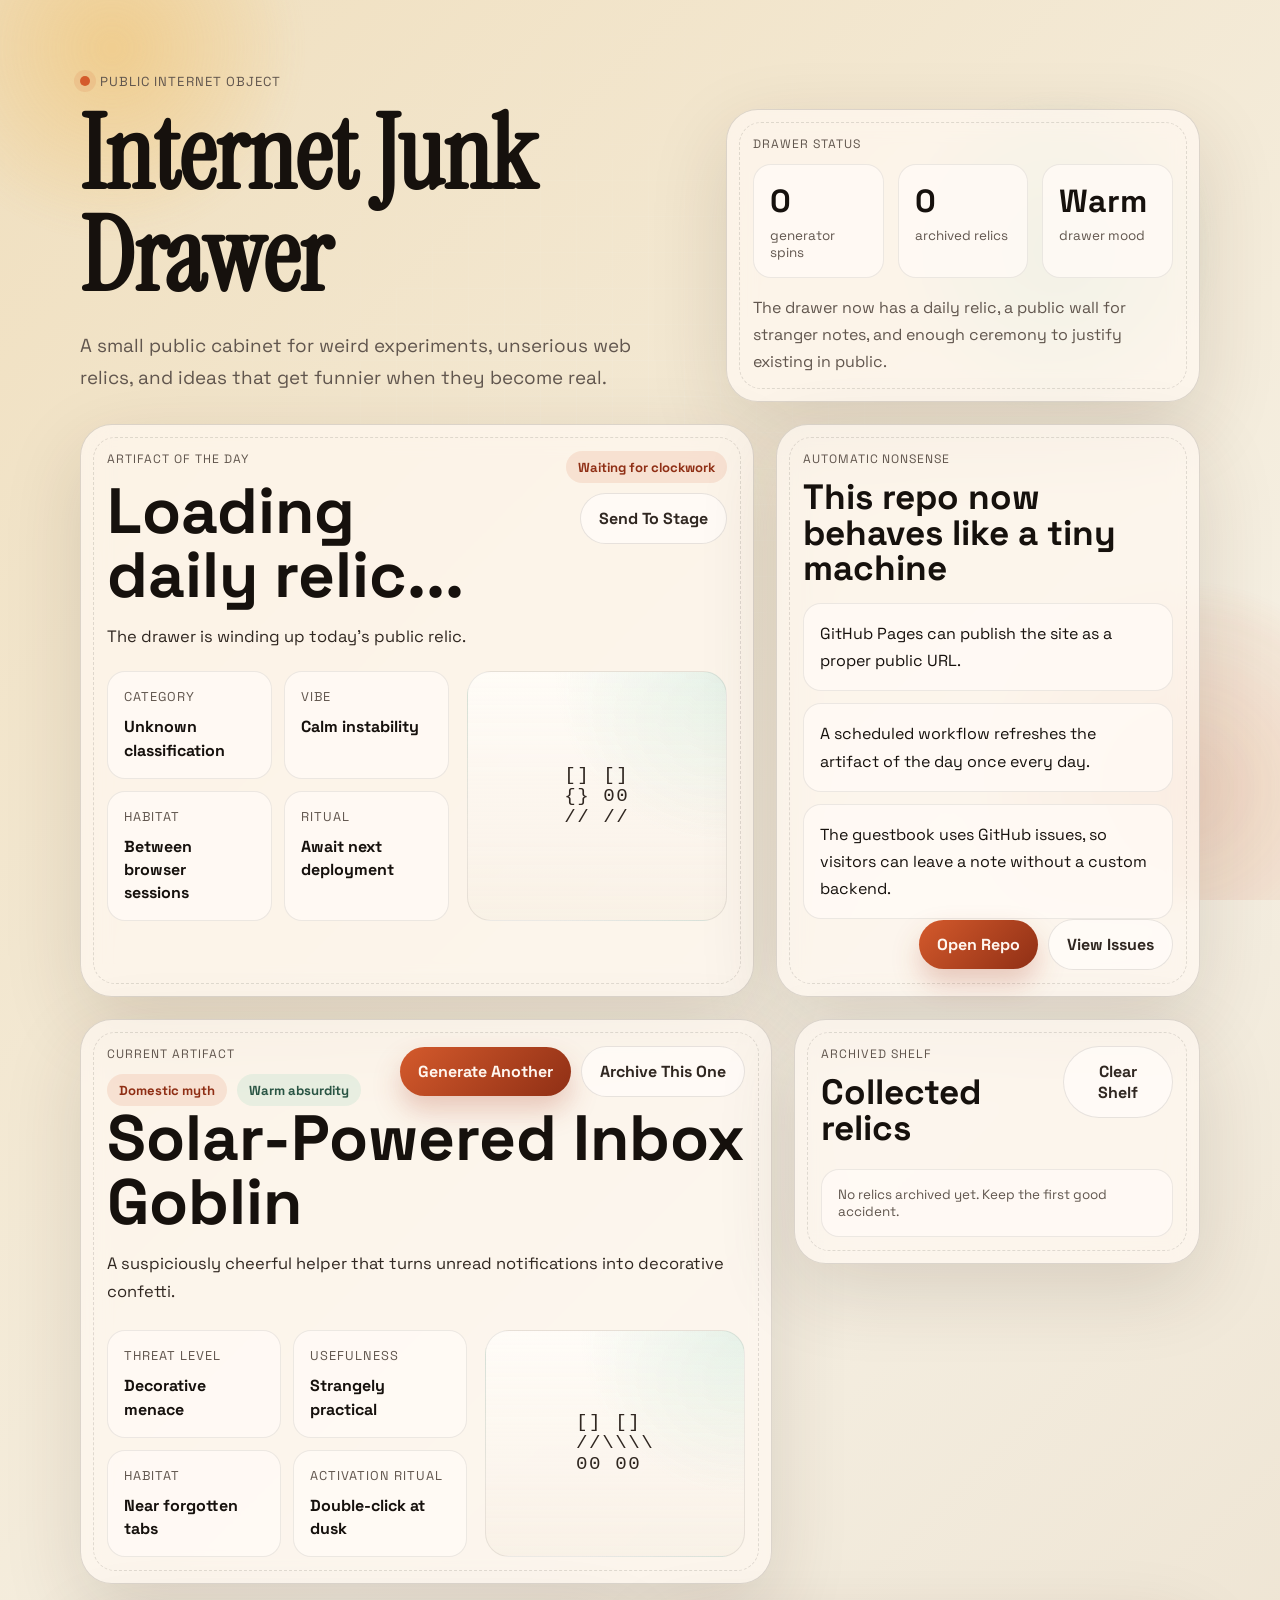
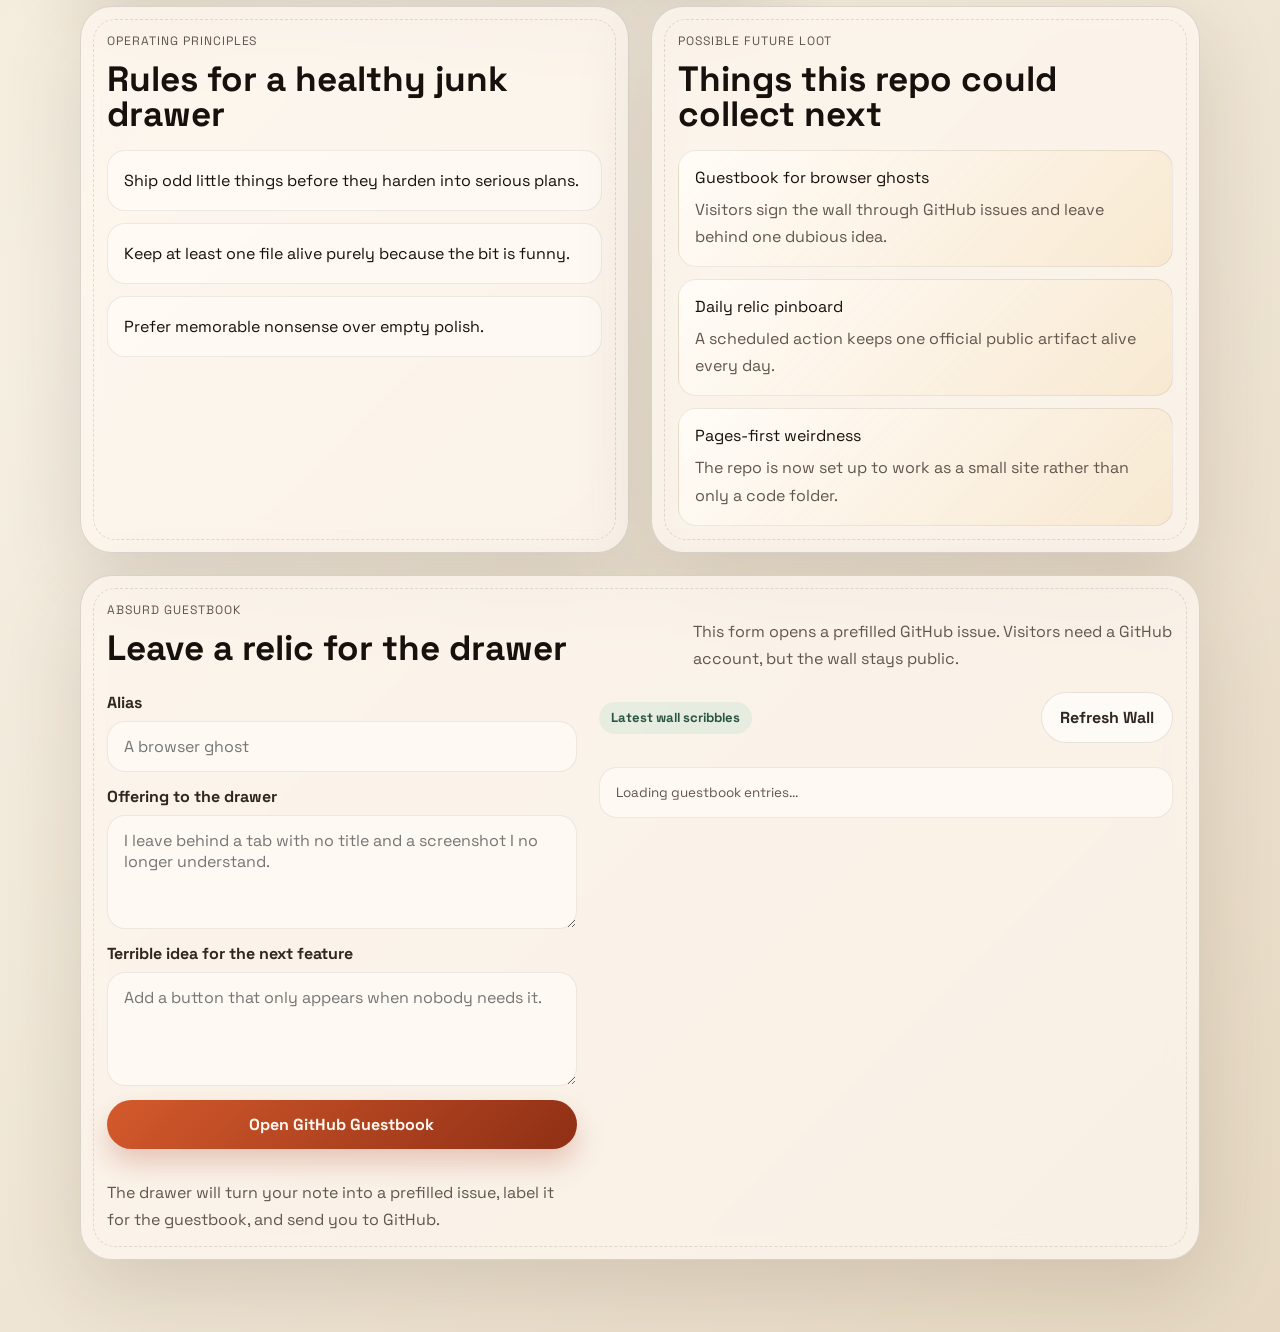
==== commit d6cc33ea: "Polish guestbook feedback" ====
--- a/index.html
+++ b/index.html
@@ -221,7 +221,7 @@
         <form id="guestbook-form" class="guestbook-form">
           <label class="field">
             <span>Alias</span>
-            <input id="guest-name" name="guest-name" maxlength="40" placeholder="A browser ghost">
+            <input id="guest-name" name="guest-name" maxlength="40" autocomplete="nickname" placeholder="A browser ghost">
           </label>
 
           <label class="field">
@@ -235,17 +235,18 @@
           </label>
 
           <button id="guestbook-submit" type="submit">Open GitHub Guestbook</button>
-          <p id="guestbook-helper" class="helper-copy">
-            The drawer will turn your note into a prefilled issue and send you to GitHub.
+          <p id="guestbook-helper" class="helper-copy" role="status" aria-live="polite">
+            The drawer will turn your note into a prefilled issue, label it for the guestbook, and send you to GitHub.
           </p>
         </form>
 
-        <section class="guestbook-wall">
+        <section class="guestbook-wall" aria-labelledby="guestbook-wall-title">
           <div class="wall-head">
             <span class="tag tag-soft">Latest wall scribbles</span>
             <button id="guestbook-refresh" class="button-ghost" type="button">Refresh Wall</button>
           </div>
-          <ul id="guestbook-entries" class="guestbook-list">
+          <h4 id="guestbook-wall-title" class="sr-only">Latest guestbook entries</h4>
+          <ul id="guestbook-entries" class="guestbook-list" aria-live="polite">
             <li class="history-empty">Loading guestbook entries...</li>
           </ul>
         </section>
--- a/styles.css
+++ b/styles.css
@@ -174,7 +174,8 @@
 
 h1,
 h2,
-h3 {
+h3,
+h4 {
   position: relative;
   margin: 0;
   line-height: 1;
@@ -547,6 +548,18 @@
   margin-top: 12px;
 }
 
+.sr-only {
+  position: absolute;
+  width: 1px;
+  height: 1px;
+  padding: 0;
+  margin: -1px;
+  overflow: hidden;
+  clip: rect(0, 0, 0, 0);
+  white-space: nowrap;
+  border: 0;
+}
+
 @keyframes drift {
   0%,
   100% {
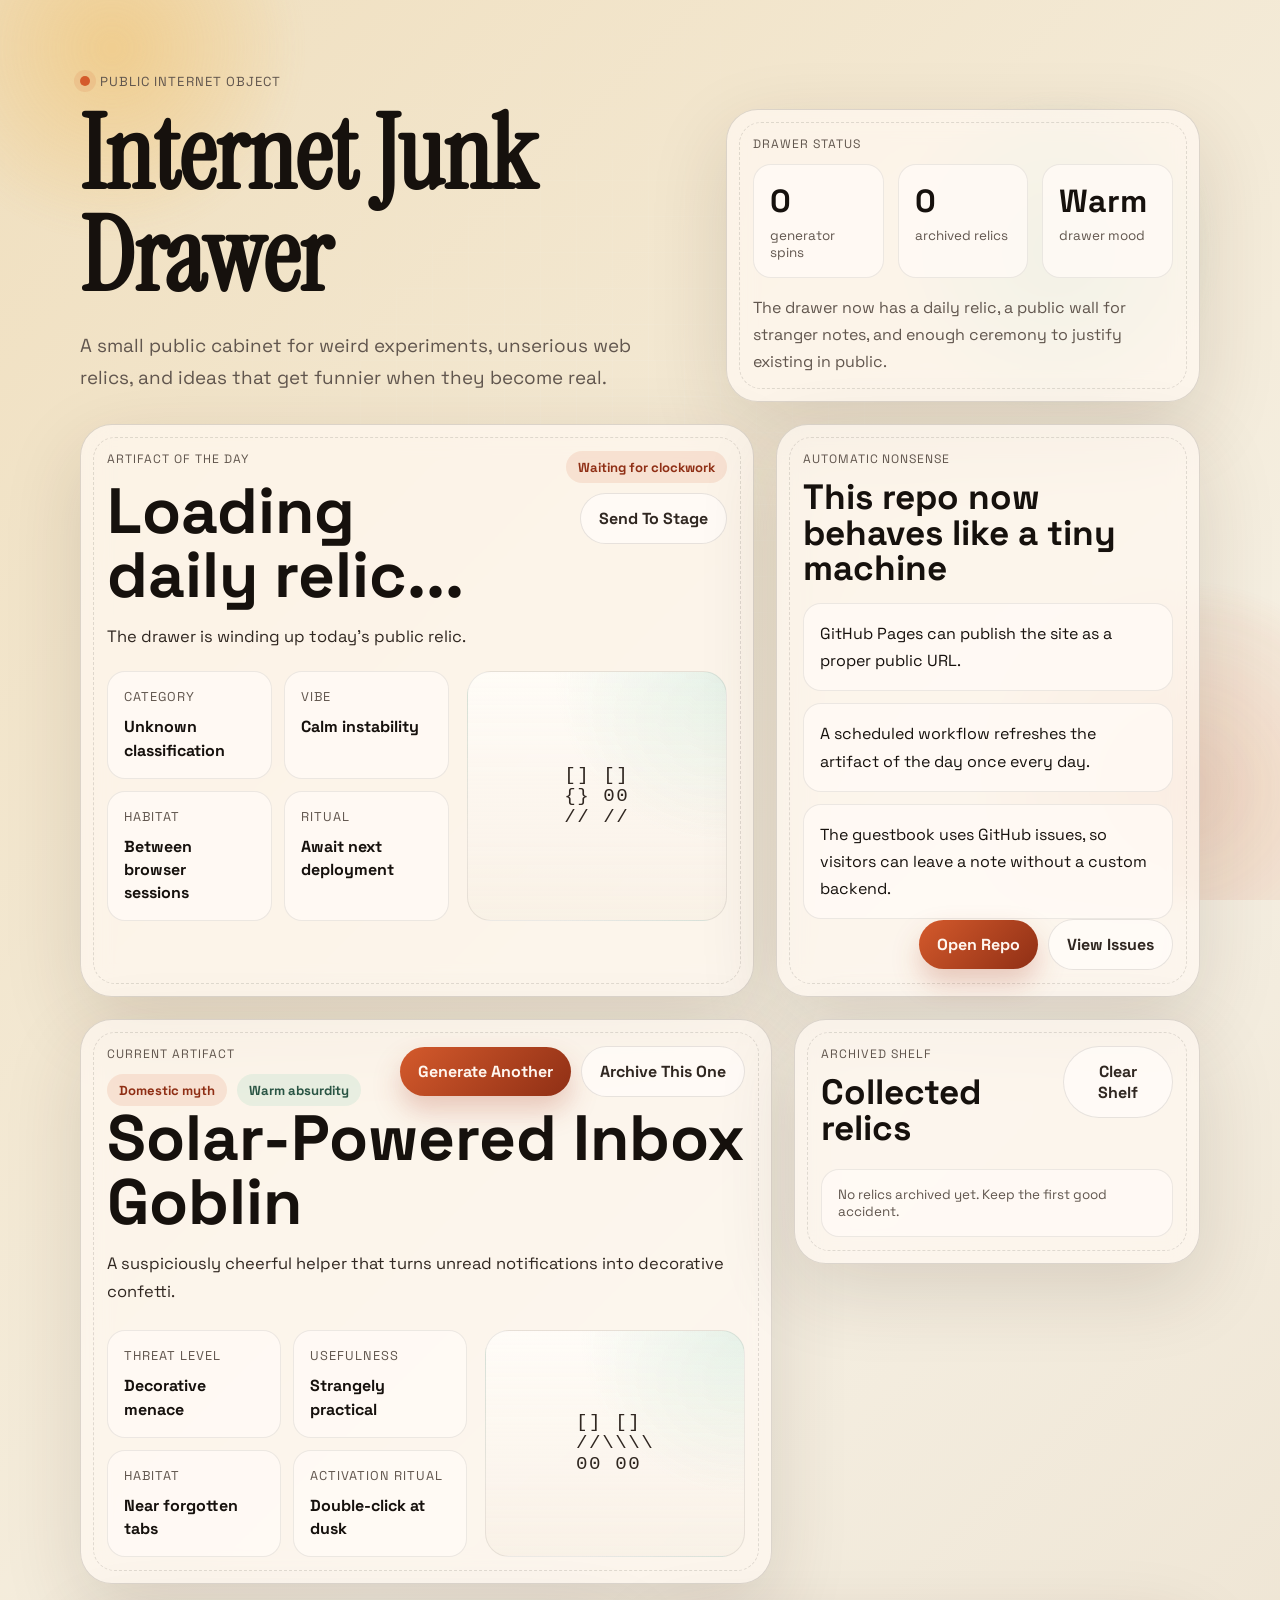
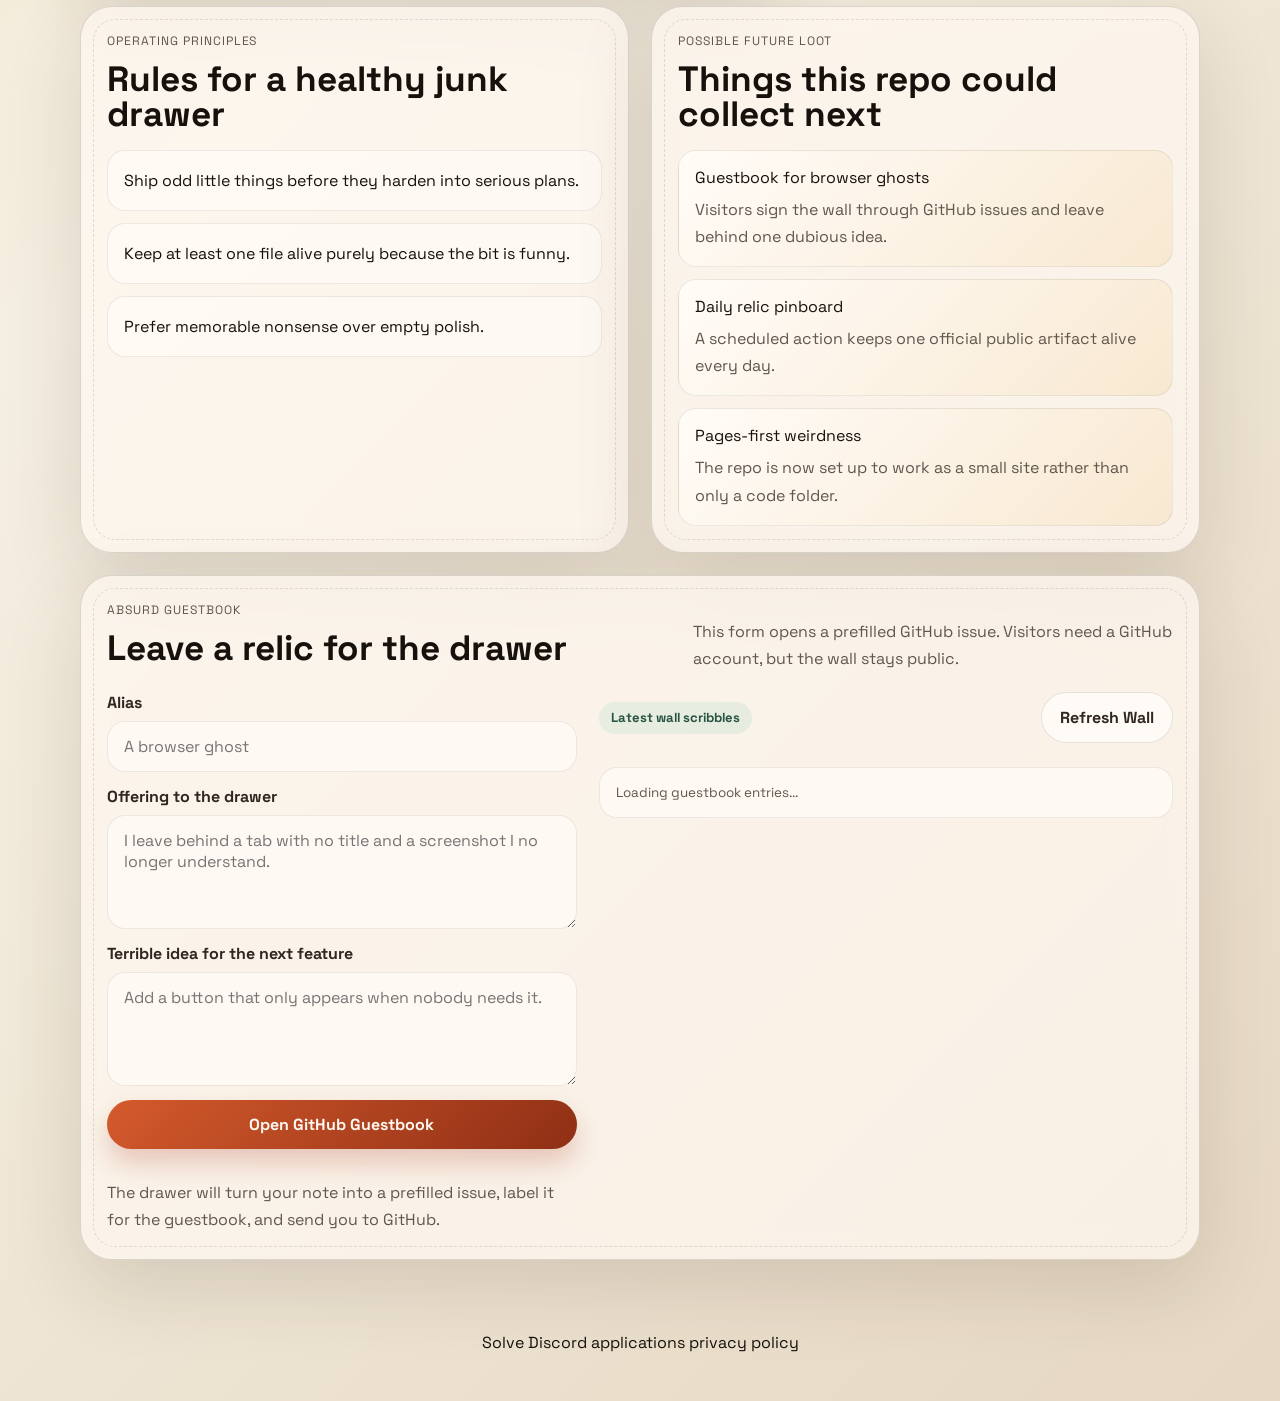
==== commit 31763161: "docs: add Solve bots privacy policy" ====
--- a/index.html
+++ b/index.html
@@ -6,6 +6,19 @@
   <title>Internet Junk Drawer</title>
   <meta
     name="description"
+    content="A tiny public corner of the internet for weird experiments, odd little ideas, and unnecessary web artifacts."
+  >
+  <meta name="theme-color" content="#f0dfbe">
+  <meta property="og:title" content="Internet Junk Drawer">
+  <meta
+    property="og:description"
+    content="A tiny public corner of the internet for weird experiments, odd little ideas, and unnecessary web artifacts."
+  >
+  <meta property="og:type" content="website">
+  <meta name="twitter:card" content="summary">
+  <meta name="twitter:title" content="Internet Junk Drawer">
+  <meta
+    name="twitter:description"
     content="A tiny public corner of the internet for weird experiments, odd little ideas, and unnecessary web artifacts."
   >
   <link rel="preconnect" href="https://fonts.googleapis.com">
@@ -254,6 +267,10 @@
     </section>
   </main>
 
+  <footer class="legal-footer">
+    <a href="./solve-discord-bots-privacy.html">Solve Discord applications privacy policy</a>
+  </footer>
+
   <script src="./data/artifact-of-the-day.js"></script>
   <script src="./artifact-engine.js"></script>
   <script src="./script.js"></script>
--- a/styles.css
+++ b/styles.css
@@ -389,6 +389,15 @@
   transform: translateY(0);
 }
 
+button:focus-visible,
+.button-link:focus-visible,
+.guestbook-entry a:focus-visible,
+.field input:focus-visible,
+.field textarea:focus-visible {
+  outline: 3px solid rgba(143, 47, 21, 0.38);
+  outline-offset: 3px;
+}
+
 #generate-button,
 #guestbook-submit,
 .button-link {
@@ -585,6 +594,26 @@
   }
 }
 
+@media (prefers-reduced-motion: reduce) {
+  html {
+    scroll-behavior: auto;
+  }
+
+  *,
+  *::before,
+  *::after {
+    animation-duration: 0.01ms !important;
+    animation-iteration-count: 1 !important;
+    transition-duration: 0.01ms !important;
+    scroll-behavior: auto !important;
+  }
+
+  button:hover,
+  .button-link:hover {
+    transform: none;
+  }
+}
+
 @media (max-width: 720px) {
   .shell {
     width: min(100% - 20px, 1120px);
@@ -629,3 +658,12 @@
     grid-template-columns: 1fr;
   }
 }
+.legal-footer {
+  width: min(1180px, calc(100% - 32px));
+  margin: 0 auto 48px;
+  text-align: center;
+}
+
+.legal-footer a {
+  color: inherit;
+}
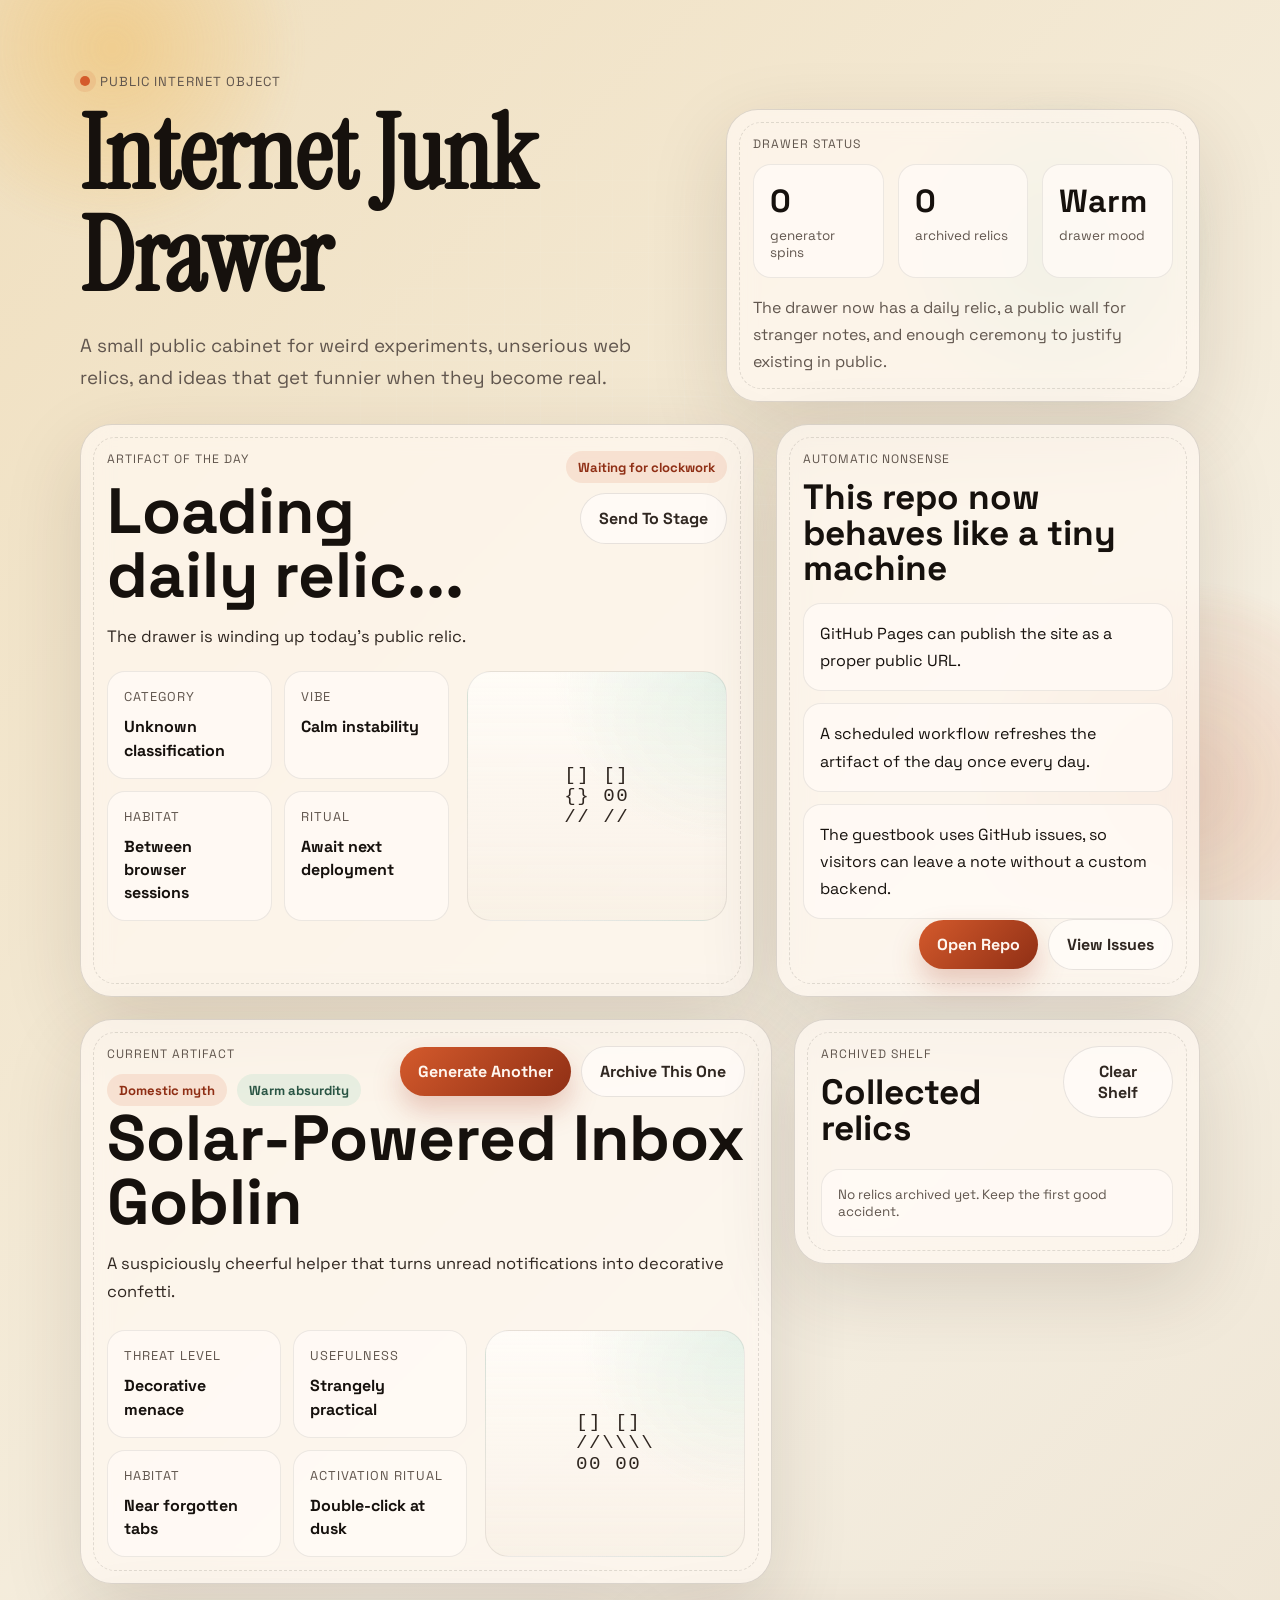
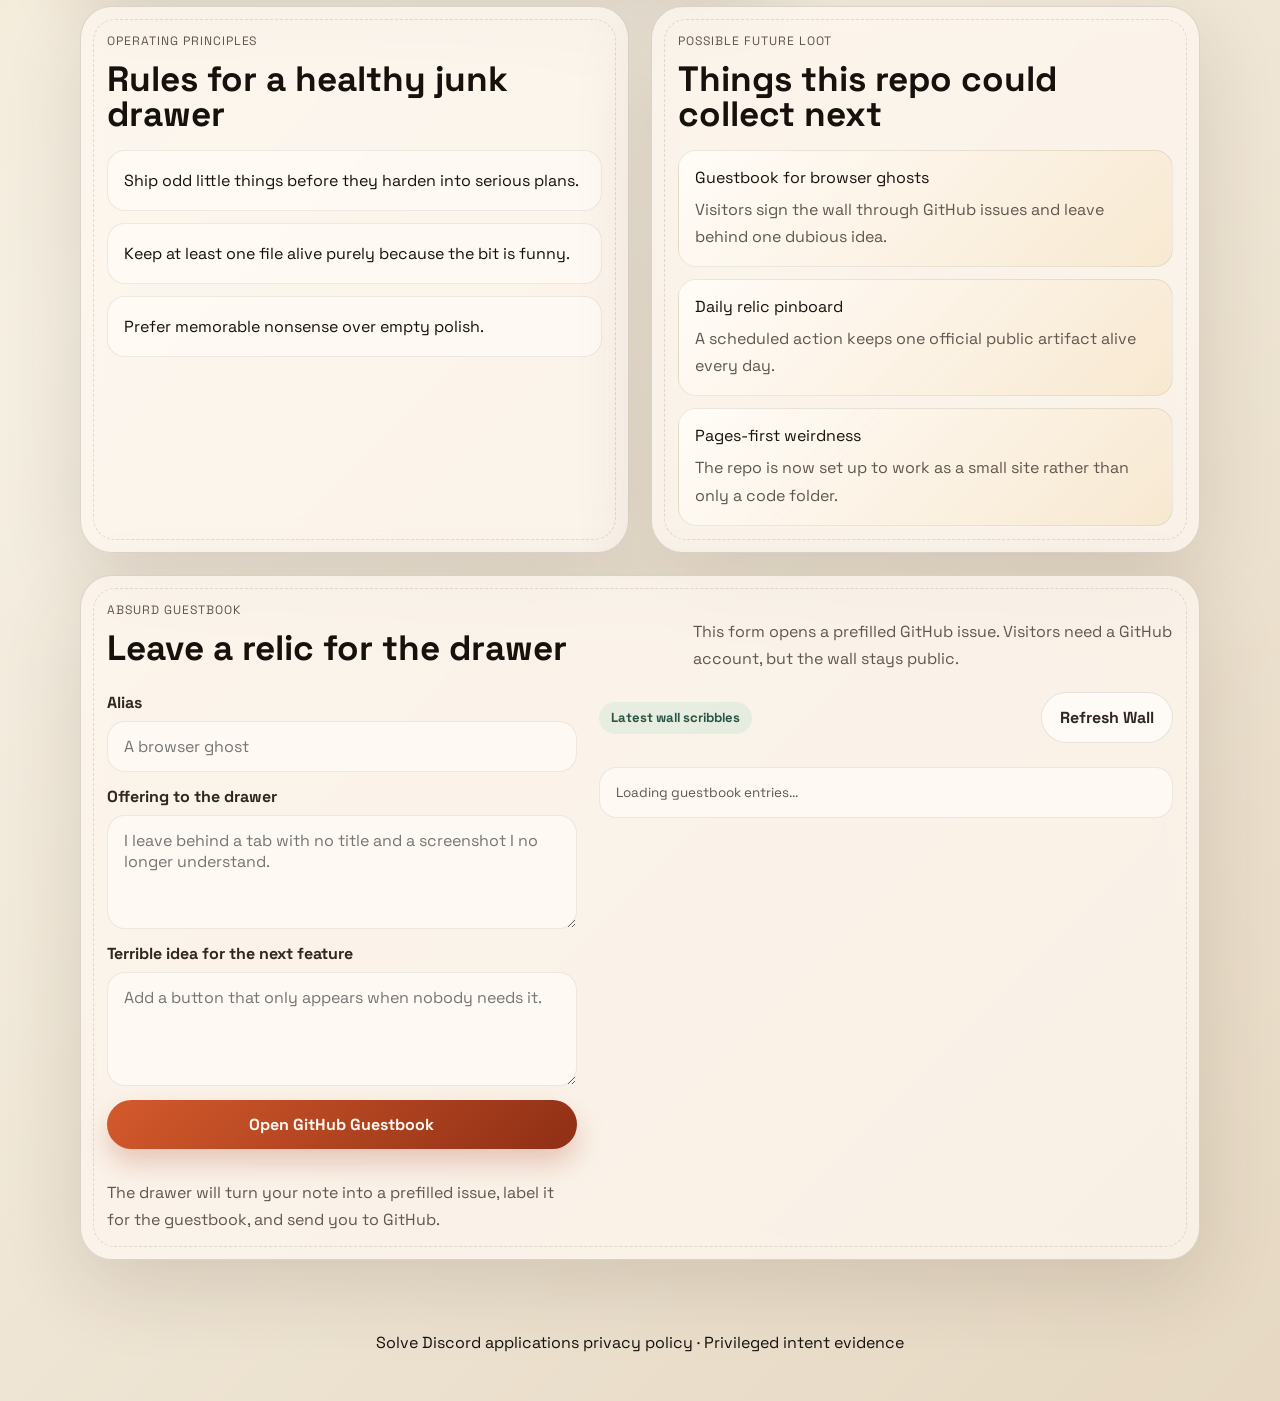
==== commit d7f47d5b: "docs: add privileged intent evidence" ====
--- a/index.html
+++ b/index.html
@@ -269,6 +269,8 @@
 
   <footer class="legal-footer">
     <a href="./solve-discord-bots-privacy.html">Solve Discord applications privacy policy</a>
+    <span aria-hidden="true">·</span>
+    <a href="./solve-discord-bots-intent-evidence.html">Privileged intent evidence</a>
   </footer>
 
   <script src="./data/artifact-of-the-day.js"></script>
